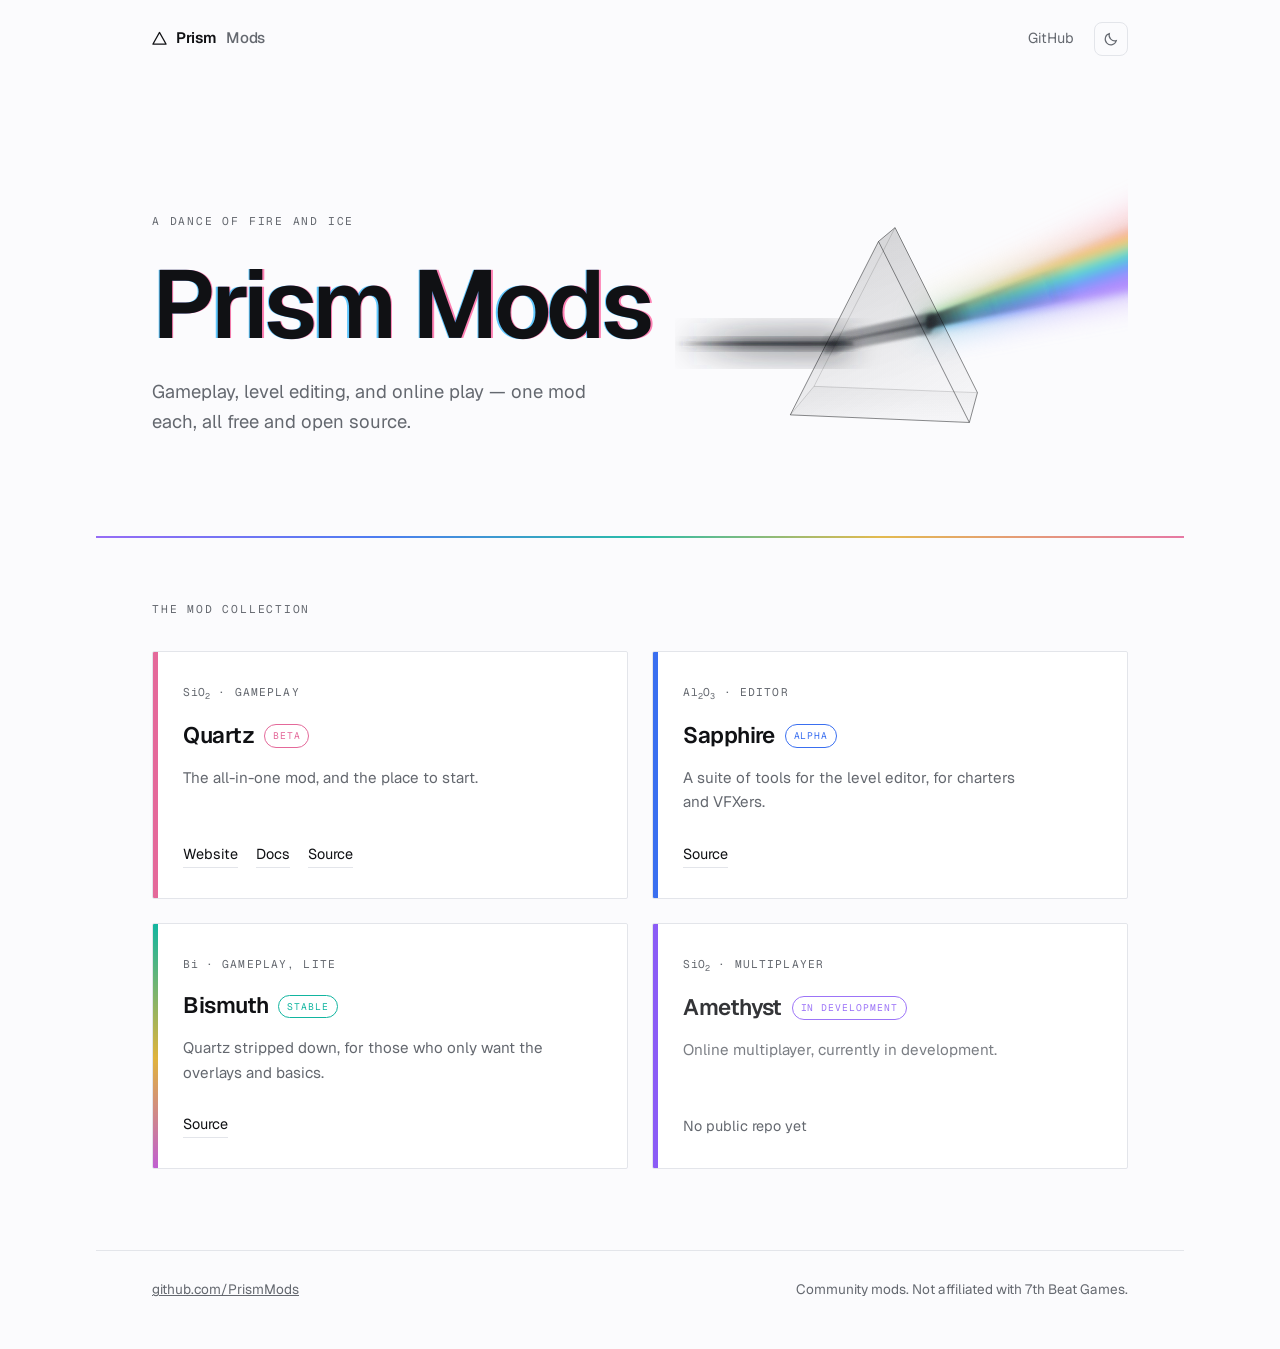
==== index.html @ 849f534d "Add PrismMods landing page Static HTML and CSS, no build step and no dependencies, served by GitHub " ====
<!doctype html>
<html lang="en" dir="ltr">

<head>
  <meta charset="utf-8">
  <meta name="viewport" content="width=device-width, initial-scale=1">
  <title>PrismMods — Mods for A Dance of Fire and Ice</title>
  <meta name="description"
    content="Quartz, Sapphire, Bismuth and Amethyst: free, open-source mods for A Dance of Fire and Ice.">
  <meta name="color-scheme" content="light dark">

  <meta property="og:title" content="PrismMods">
  <meta property="og:description" content="Free, open-source mods for A Dance of Fire and Ice.">
  <meta property="og:type" content="website">
  <meta property="og:url" content="https://prismmods.github.io/">

  <link rel="icon"
    href="data:image/svg+xml,%3Csvg xmlns='http://www.w3.org/2000/svg' viewBox='0 0 32 32'%3E%3Cpath d='M16 3 30 28H2Z' fill='none' stroke='%23101114' stroke-width='2.5' stroke-linejoin='round'/%3E%3Cpath d='M16 3v25' stroke='%238B5CF6' stroke-width='2'/%3E%3C/svg%3E">
  <link rel="preconnect" href="https://fonts.googleapis.com">
  <link rel="preconnect" href="https://fonts.gstatic.com" crossorigin>
  <link rel="stylesheet"
    href="https://fonts.googleapis.com/css2?family=Geist+Mono:wght@400;500&family=Geist:wght@400;500;600;700&display=swap">
  <link rel="stylesheet" href="styles.css">

  <script>
    // Set before paint so the page never flashes the wrong theme.
    // The js class gates the scroll reveal, so no-script visitors keep their content.
    document.documentElement.classList.add('js');
    try {
      var t = localStorage.getItem('theme');
      if (t) document.documentElement.dataset.theme = t;
    } catch (e) { }
  </script>
</head>

<body>
  <a class="skip" href="#mods">Skip to the mods</a>

  <header class="bar">
    <a class="mark" href="./">
      <svg class="mark-glyph" viewBox="0 0 32 32" aria-hidden="true">
        <path d="M16 3 30 28H2Z" />
      </svg>
      Prism<span>Mods</span>
    </a>
    <nav class="bar-nav">
      <a href="https://github.com/PrismMods">GitHub</a>
      <button id="theme-toggle" type="button" aria-label="Switch to dark theme">
        <svg class="icon-sun" viewBox="0 0 24 24" aria-hidden="true">
          <circle cx="12" cy="12" r="4.2" />
          <path
            d="M12 2v3M12 19v3M2 12h3M19 12h3M4.9 4.9l2.2 2.2M16.9 16.9l2.2 2.2M19.1 4.9l-2.2 2.2M7.1 16.9l-2.2 2.2" />
        </svg>
        <svg class="icon-moon" viewBox="0 0 24 24" aria-hidden="true">
          <path d="M20 14.5A8.5 8.5 0 0 1 9.5 4a8.5 8.5 0 1 0 10.5 10.5Z" />
        </svg>
      </button>
    </nav>
  </header>

  <main>
    <section class="hero">
      <div class="hero-copy">
        <p class="eyebrow">A Dance of Fire and Ice</p>
        <h1 class="split">Prism&nbsp;Mods</h1>
        <p class="lede">
          Gameplay, level editing, and online play — one mod each, all free and
          open source.
        </p>
      </div>

      <svg class="stage" viewBox="0 0 640 420" aria-hidden="true" focusable="false">
        <defs>
          <!-- Bands run perpendicular to the beam, in user space so the wide,
               short bounding box cannot skew the angle. -->
          <linearGradient id="dispersed" gradientUnits="userSpaceOnUse"
                          x1="500" y1="108" x2="526" y2="176">
            <stop offset="2%" stop-color="#ff8fb8"/>
            <stop offset="26%" stop-color="#ffd166"/>
            <stop offset="50%" stop-color="#4fe3cd"/>
            <stop offset="74%" stop-color="#6d9bff"/>
            <stop offset="98%" stop-color="#b48bff"/>
          </linearGradient>

          <!-- Colours only separate with distance. At the exit face the beam is
               still white, which is what makes it read as light. -->
          <linearGradient id="hotspot" gradientUnits="userSpaceOnUse"
                          x1="356" y1="202" x2="560" y2="123">
            <stop class="s-beam" offset="0%" stop-opacity="1"/>
            <stop class="s-beam" offset="30%" stop-opacity="0.28"/>
            <stop class="s-beam" offset="100%" stop-opacity="0"/>
          </linearGradient>

          <linearGradient id="interior" gradientUnits="userSpaceOnUse"
                          x1="220" y1="235" x2="363" y2="202">
            <stop class="s-beam" offset="0%" stop-opacity="0.5"/>
            <stop class="s-beam" offset="65%" stop-opacity="0.85"/>
            <stop class="s-beam" offset="100%" stop-opacity="1"/>
          </linearGradient>

          <!-- Full brightness at the entry face (88% along), then tapering over
               the last stretch so the rect dissolves into the interior slab
               instead of ending on a visible edge. -->
          <linearGradient id="incoming" x1="0" y1="0" x2="1" y2="0">
            <stop class="s-beam" offset="0%" stop-opacity="0"/>
            <stop class="s-beam" offset="40%" stop-opacity="0.85"/>
            <stop class="s-beam" offset="88%" stop-opacity="1"/>
            <stop class="s-beam" offset="100%" stop-opacity="0.45"/>
          </linearGradient>

          <radialGradient id="spark">
            <stop class="s-beam" offset="0%" stop-opacity="1"/>
            <stop class="s-beam" offset="45%" stop-opacity="0.35"/>
            <stop class="s-beam" offset="100%" stop-opacity="0"/>
          </radialGradient>

          <linearGradient id="glass-front" x1="0" y1="0" x2="0.55" y2="1">
            <stop class="s-hi" offset="0%"/>
            <stop class="s-lo" offset="100%"/>
          </linearGradient>

          <!-- The receding face catches more light than the one facing us. -->
          <linearGradient id="glass-side" x1="0" y1="0" x2="0.25" y2="1">
            <stop class="s-hi" offset="0%"/>
            <stop class="s-hi" offset="55%" stop-opacity="0.6"/>
            <stop class="s-lo" offset="100%"/>
          </linearGradient>

          <filter id="bloom" x="-60%" y="-60%" width="220%" height="220%">
            <feGaussianBlur stdDeviation="22"/>
          </filter>
          <filter id="haze" x="-40%" y="-40%" width="180%" height="180%">
            <feGaussianBlur stdDeviation="7"/>
          </filter>
          <filter id="soft" x="-30%" y="-30%" width="160%" height="160%">
            <feGaussianBlur stdDeviation="2"/>
          </filter>
        </defs>

        <g class="scene">
          <!-- Dispersed beam: bloom, body, then the white core near the exit.
               Runs past the viewBox so steering it never reveals an end. -->
          <g class="ray ray-out">
            <g class="track-out">
              <polygon class="glow" points="352,184 352,220 700,140 700,10" fill="url(#dispersed)" filter="url(#bloom)"/>
              <polygon points="354,190 354,214 700,134 700,32" fill="url(#dispersed)" filter="url(#haze)" opacity="0.95"/>
              <polygon points="356,193 356,211 700,128 700,50" fill="url(#hotspot)" filter="url(#soft)"/>
              <circle class="spark" cx="360" cy="203" r="25" fill="url(#spark)"/>
            </g>
          </g>

          <!-- Incoming beam: bloom, body, hot core -->
          <g class="ray">
            <g class="track-in">
              <rect class="glow" x="0" y="220" width="250" height="32" fill="url(#incoming)" filter="url(#bloom)"/>
              <rect x="0" y="230" width="250" height="12" fill="url(#incoming)" filter="url(#haze)" opacity="0.85"/>
              <rect x="0" y="234" width="250" height="4" fill="url(#incoming)" filter="url(#soft)"/>
              <circle class="spark" cx="222" cy="236" r="19" fill="url(#spark)"/>
            </g>
          </g>

          <!-- Static fallback. With script, this is replaced by the same solid
               projected each frame, so turning it actually changes the shape. -->
          <g class="glass">
            <path class="far-edge" d="M358 52 234 296 482 296Z M176 322 234 296"/>

            <polygon points="300,78 424,322 482,296 358,52" fill="url(#glass-side)"/>
            <polygon points="300,78 176,322 424,322" fill="url(#glass-front)"/>

            <path class="edge" d="M300 78 176 322 424 322Z"/>
            <path class="edge" d="M300 78 358 52 482 296 424 322"/>

          </g>
        </g>
      </svg>
    </section>

    <div class="spectrum" aria-hidden="true"></div>

    <section id="mods" class="mods" aria-labelledby="mods-heading">
      <h2 id="mods-heading" class="section-label reveal">The mod collection</h2>
      <ul class="grid">

        <li class="mod reveal" style="--gem:#e4699a">
          <p class="meta"><span class="formula">SiO<sub>2</sub></span> · Gameplay</p>
          <h3>Quartz <span class="badge">Beta</span></h3>
          <p class="blurb">The all-in-one mod, and the place to start.</p>
          <p class="links">
            <a href="https://quartzz.xyz/">Website</a>
            <a href="https://quartzz.xyz/docs/">Docs</a>
            <a href="https://github.com/PrismMods/Quartz">Source</a>
          </p>
        </li>

        <li class="mod reveal" style="--gem:#3a6ff0">
          <p class="meta"><span class="formula">Al<sub>2</sub>O<sub>3</sub></span> · Editor</p>
          <h3>Sapphire <span class="badge">Alpha</span></h3>
          <p class="blurb">A suite of tools for the level editor, for charters and VFXers.</p>
          <p class="links">
            <a href="https://github.com/PrismMods/Sapphire">Source</a>
          </p>
        </li>

        <li class="mod reveal bismuth" style="--gem:#12b5a0">
          <p class="meta"><span class="formula">Bi</span> · Gameplay, lite</p>
          <h3>Bismuth <span class="badge">Stable</span></h3>
          <p class="blurb">Quartz stripped down, for those who only want the overlays and basics.</p>
          <p class="links">
            <a href="https://github.com/PrismMods/Bismuth">Source</a>
          </p>
        </li>

        <li class="mod reveal soon" style="--gem:#8b5cf6">
          <p class="meta"><span class="formula">SiO<sub>2</sub></span> · Multiplayer</p>
          <h3>Amethyst <span class="badge">In development</span></h3>
          <p class="blurb">Online multiplayer, currently in development.</p>
          <p class="links"><span class="pending">No public repo yet</span></p>
        </li>

      </ul>
    </section>
  </main>

  <footer class="foot">
    <p><a href="https://github.com/PrismMods">github.com/PrismMods</a></p>
    <p>Community mods. Not affiliated with 7th Beat Games.</p>
  </footer>

  <script>
    const root = document.documentElement;
    const btn = document.getElementById('theme-toggle');
    const label = () => {
      const dark = getComputedStyle(root).getPropertyValue('--is-dark').trim() === '1';
      btn.setAttribute('aria-label', dark ? 'Switch to light theme' : 'Switch to dark theme');
    };
    btn.addEventListener('click', () => {
      const dark = getComputedStyle(root).getPropertyValue('--is-dark').trim() === '1';
      root.dataset.theme = dark ? 'light' : 'dark';
      try { localStorage.setItem('theme', root.dataset.theme); } catch (e) { }
      label();
    });
    matchMedia('(prefers-color-scheme: dark)').addEventListener('change', label);
    label();

    const still = matchMedia('(prefers-reduced-motion: reduce)').matches;

    // Cards settle in as they arrive, once each.
    const seen = new IntersectionObserver((entries) => {
      for (const entry of entries) {
        if (!entry.isIntersecting) continue;
        entry.target.classList.add('in');
        seen.unobserve(entry.target);
      }
    }, { rootMargin: '0px 0px -12% 0px' });

    document.querySelectorAll('.reveal').forEach((el, i) => {
      el.style.setProperty('--i', i);
      seen.observe(el);
    });

    // The prism is a real solid, projected every frame. A flat SVG group under
    // rotateY only skews the drawing; projecting it means the receding face
    // genuinely widens and narrows as the shape turns on its base.
    (() => {
      const glass = document.querySelector('.glass');
      if (!glass) return;

      const HX = 124, HY = 122, HZ = 78;  // half width, height, depth
      const CX = 300, CY = 200;           // where the model origin lands on screen
      const FOCAL = 1600;
      const PITCH = 0.2;                  // camera sits a little above the base

      // 0-2 front apex/left/right, 3-5 the same at the back
      const V = [
        [0, -HY, -HZ], [-HX, HY, -HZ], [HX, HY, -HZ],
        [0, -HY, HZ], [-HX, HY, HZ], [HX, HY, HZ],
      ];
      const FACES = [[0, 1, 2], [3, 5, 4], [0, 3, 4, 1], [0, 2, 5, 3], [1, 4, 5, 2]];
      const EDGES = [[0, 1], [1, 2], [2, 0], [3, 4], [4, 5], [5, 3], [0, 3], [1, 4], [2, 5]];
      const EDGE_FACES = EDGES.map(([a, b]) =>
        FACES.map((f, i) => i).filter((i) => FACES[i].includes(a) && FACES[i].includes(b)));

      // A point at height y on one slope, from the apex down to the base corner.
      const onSlope = (y, side) => side * HX * (y + HY) / (2 * HY);

      // The beam inside the glass is a volume, not an overlay: a slab cut off by
      // the two slope faces, projected with everything else so it turns too.
      const ENTRY_Y = 36, EXIT_Y = 2, BEAM_HALF = 6, BEAM_DEPTH = 46;
      const SECTION = [
        [onSlope(ENTRY_Y - BEAM_HALF, -1), ENTRY_Y - BEAM_HALF],
        [onSlope(ENTRY_Y + BEAM_HALF, -1), ENTRY_Y + BEAM_HALF],
        [onSlope(EXIT_Y + BEAM_HALF, 1), EXIT_Y + BEAM_HALF],
        [onSlope(EXIT_Y - BEAM_HALF, 1), EXIT_Y - BEAM_HALF],
      ];
      const SLAB = [
        ...SECTION.map(([x, y]) => [x, y, -BEAM_DEPTH]),
        ...SECTION.map(([x, y]) => [x, y, BEAM_DEPTH]),
      ];
      // Every face of the slab, drawn additively — where the volume is thicker
      // the passes stack up, which is how a lit volume behaves.
      const SLAB_FACES = [
        [0, 1, 2, 3], [4, 5, 6, 7],   // near and far
        [0, 3, 7, 4], [1, 5, 6, 2],   // top and bottom
        [0, 4, 5, 1], [3, 2, 6, 7],   // the two ends, against the slope faces
      ];
      // A thin bright thread down the middle of the volume. The slab alone tops
      // out well below the exterior beams, so it needs a core to match them.
      const CORE_HALF = 2;
      const CORE = [
        [onSlope(ENTRY_Y - CORE_HALF, -1), ENTRY_Y - CORE_HALF, 0],
        [onSlope(ENTRY_Y + CORE_HALF, -1), ENTRY_Y + CORE_HALF, 0],
        [onSlope(EXIT_Y + CORE_HALF, 1), EXIT_Y + CORE_HALF, 0],
        [onSlope(EXIT_Y - CORE_HALF, 1), EXIT_Y - CORE_HALF, 0],
      ];

      // Where the beam meets each slope, at mid-depth. The external light path is
      // pinned to these, so it travels with the glass instead of hanging in space.
      const IN_FACE = [onSlope(ENTRY_Y, -1), ENTRY_Y, 0];
      const OUT_FACE = [onSlope(EXIT_Y, 1), EXIT_Y, 0];

      const NS = 'http://www.w3.org/2000/svg';
      const el = (tag) => document.createElementNS(NS, tag);

      const panes = FACES.map((_, i) => {
        const p = el('polygon');
        p.setAttribute('fill', i === 0 ? 'url(#glass-front)' : 'url(#glass-side)');
        return p;
      });
      const bars = EDGES.map(() => el('line'));
      const slabs = SLAB_FACES.map(() => {
        const p = el('polygon');
        p.setAttribute('class', 'slab');
        p.setAttribute('fill', 'url(#interior)');
        p.setAttribute('filter', 'url(#soft)');
        return p;
      });
      const thread = el('polygon');
      thread.setAttribute('class', 'slab-core');
      thread.setAttribute('fill', 'url(#interior)');
      thread.setAttribute('filter', 'url(#soft)');
      glass.replaceChildren(...panes, ...slabs, thread, ...bars);

      const cam = [];

      const xform = ([vx, vy, vz], yaw, lift) => {
        const cy = Math.cos(yaw), sy = Math.sin(yaw);
        const cp = Math.cos(PITCH), sp = Math.sin(PITCH);
        const x = vx * cy + vz * sy;
        let z = vz * cy - vx * sy;
        const y = vy * cp - z * sp;
        z = vy * sp + z * cp;
        const s = FOCAL / (FOCAL + z);
        return { x: CX + x * s, y: CY + lift + y * s, z };
      };

      const project = (yaw, lift) => {
        for (let i = 0; i < V.length; i++) cam[i] = xform(V[i], yaw, lift);
      };

      const trackIn = document.querySelector('.track-in');
      const trackOut = document.querySelector('.track-out');
      const IN_REST = xform(IN_FACE, 0, 0);
      const OUT_REST = xform(OUT_FACE, 0, 0);

      const trackLight = (yaw, lift) => {
        const a = xform(IN_FACE, yaw, lift);
        const b = xform(OUT_FACE, yaw, lift);
        trackIn.setAttribute('transform',
          `translate(${(a.x - IN_REST.x).toFixed(2)} ${(a.y - IN_REST.y).toFixed(2)})`);
        trackOut.setAttribute('transform',
          `translate(${(b.x - OUT_REST.x).toFixed(2)} ${(b.y - OUT_REST.y).toFixed(2)}) `
          + `rotate(${(yaw * 14).toFixed(2)} ${OUT_REST.x.toFixed(2)} ${OUT_REST.y.toFixed(2)})`);
      };

      // Signed screen area tells us which way a face points. Its sign depends on
      // winding conventions, so calibrate against the front face head-on.
      const area = (f) => {
        let a = 0;
        for (let i = 0; i < f.length; i++) {
          const p = cam[f[i]], q = cam[f[(i + 1) % f.length]];
          a += p.x * q.y - q.x * p.y;
        }
        return a;
      };

      project(0, 0);
      const FRONT_SIGN = Math.sign(area(FACES[0]));

      const draw = (yaw, lift) => {
        project(yaw, lift);
        trackLight(yaw, lift);

        const facing = FACES.map((f) => Math.sign(area(f)) === FRONT_SIGN);
        const order = FACES.map((f, i) => i)
          .sort((a, b) => depth(FACES[b]) - depth(FACES[a]));

        const lit = SLAB.map((v) => xform(v, yaw, lift));
        const litDepth = lit.reduce((sum, p) => sum + p.z, 0) / lit.length;
        const paintSlab = () => {
          SLAB_FACES.forEach((f, i) => {
            slabs[i].setAttribute('points', f.map((v) => lit[v].x + ',' + lit[v].y).join(' '));
            glass.appendChild(slabs[i]);
          });
          thread.setAttribute('points', CORE
            .map((v) => xform(v, yaw, lift))
            .map((p) => p.x + ',' + p.y).join(' '));
          glass.appendChild(thread);
        };

        let slabPainted = false;
        for (const i of order) {
          // The beam sits inside, so near faces of the glass paint over it.
          if (!slabPainted && depth(FACES[i]) < litDepth) { paintSlab(); slabPainted = true; }
          const p = panes[i];
          p.setAttribute('points', FACES[i].map((v) => cam[v].x + ',' + cam[v].y).join(' '));
          p.setAttribute('class', facing[i] ? 'pane' : 'pane pane-far');
          glass.appendChild(p);
        }
        if (!slabPainted) paintSlab();

        EDGES.forEach(([a, b], i) => {
          const l = bars[i];
          l.setAttribute('x1', cam[a].x); l.setAttribute('y1', cam[a].y);
          l.setAttribute('x2', cam[b].x); l.setAttribute('y2', cam[b].y);
          l.setAttribute('class', EDGE_FACES[i].some((f) => facing[f]) ? 'edge' : 'edge far-edge');
          glass.appendChild(l);
        });
      };

      const depth = (f) => f.reduce((sum, v) => sum + cam[v].z, 0) / f.length;

      const YAW = 0.16;      // ±9°
      const TURN = 15000;    // ms per sweep
      const BOB = 4;
      const RISE = 9000;

      if (still) {
        draw(-0.18, 0);
        return;
      }

      let raf = 0;
      const tick = (t) => {
        draw(Math.sin((t / TURN) * 2 * Math.PI) * YAW,
             Math.sin((t / RISE) * 2 * Math.PI) * BOB);
        raf = requestAnimationFrame(tick);
      };

      // Only run while the hero is actually on screen.
      new IntersectionObserver(([e]) => {
        if (e.isIntersecting && !raf) raf = requestAnimationFrame(tick);
        else if (!e.isIntersecting && raf) { cancelAnimationFrame(raf); raf = 0; }
      }).observe(document.querySelector('.stage'));
    })();

    // Turning a prism changes how far it spreads the light. Cursor position
    // across the hero drives the headline's fringe the same way.
    if (!still) {
      const hero = document.querySelector('.hero');
      hero.addEventListener('pointermove', (e) => {
        const box = hero.getBoundingClientRect();
        const x = (e.clientX - box.left) / box.width - 0.5;
        const y = (e.clientY - box.top) / box.height - 0.5;
        hero.style.setProperty('--tilt', (x * 2).toFixed(3));
        hero.style.setProperty('--tilt-y', (y * 2).toFixed(3));
      });
      hero.addEventListener('pointerleave', () => {
        hero.style.setProperty('--tilt', '0');
        hero.style.setProperty('--tilt-y', '0');
      });
    }
  </script>
</body>

</html>
---- styles.css ----
/* PrismMods — landing page.
   One idea: white light in, spectrum out. The spectrum appears exactly twice —
   as the rule under the hero, and as one edge per mod card. Everything else is
   graphite on paper. */

/* ---------- tokens ---------- */

:root {
  --is-dark: 0;
  /* read by the theme toggle; single source of truth */

  --paper: #fbfbfd;
  --raise: #ffffff;
  --ink: #101114;
  --muted: #64686f;
  --line: #e3e5ea;
  --ring: #3a6ff0;
  --beam: #2a2d33;
  --glass-hi: rgba(16, 17, 20, 0.12);
  --glass-lo: rgba(16, 17, 20, 0.02);
  --blend: multiply;
  --ray-blend: normal;

  --fringe-a: rgba(0, 166, 255, 0.62);
  --fringe-b: rgba(255, 40, 126, 0.58);

  --measure: 68rem;
  --pad: clamp(1.25rem, 5vw, 3.5rem);

  --sans: "Geist", "Inter", system-ui, -apple-system, "Segoe UI", sans-serif;
  --mono: "Geist Mono", ui-monospace, "SF Mono", "Cascadia Mono", monospace;

  --out: cubic-bezier(0.16, 1, 0.3, 1);
}

/* Registered so the headline's dispersion can interpolate rather than flip
   halfway. Unsupported browsers get one jump, which is survivable. */
@property --spread {
  syntax: "<length>";
  inherits: false;
  initial-value: 0px;
}

/* Cursor position, normalised to -1..1 on each axis. Registered so they can
   ease back to rest instead of snapping when the pointer leaves. */
@property --tilt {
  syntax: "<number>";
  inherits: true;
  initial-value: 0;
}

@property --tilt-y {
  syntax: "<number>";
  inherits: true;
  initial-value: 0;
}

@media (prefers-color-scheme: dark) {
  :root {
    --is-dark: 1;
    --paper: #0b0c0e;
    --raise: #121317;
    --ink: #f1f2f5;
    --muted: #8d929b;
    --line: #22252b;
    --ring: #6f9bff;
    --beam: #ffffff;
    --glass-hi: rgba(255, 255, 255, 0.19);
    --glass-lo: rgba(255, 255, 255, 0.02);
    --blend: screen;
    --ray-blend: plus-lighter;
    --fringe-a: rgba(0, 208, 255, 0.58);
    --fringe-b: rgba(255, 66, 148, 0.54);
  }
}

/* Explicit choice beats the system preference, in both directions. */
:root[data-theme="light"] {
  --is-dark: 0;
  --paper: #fbfbfd;
  --raise: #ffffff;
  --ink: #101114;
  --muted: #64686f;
  --line: #e3e5ea;
  --ring: #3a6ff0;
  --beam: #2a2d33;
  --glass-hi: rgba(16, 17, 20, 0.12);
  --glass-lo: rgba(16, 17, 20, 0.02);
  --blend: multiply;
  --ray-blend: normal;
  --fringe-a: rgba(0, 166, 255, 0.62);
  --fringe-b: rgba(255, 40, 126, 0.58);
}

:root[data-theme="dark"] {
  --is-dark: 1;
  --paper: #0b0c0e;
  --raise: #121317;
  --ink: #f1f2f5;
  --muted: #8d929b;
  --line: #22252b;
  --ring: #6f9bff;
  --beam: #ffffff;
  --glass-hi: rgba(255, 255, 255, 0.19);
  --glass-lo: rgba(255, 255, 255, 0.02);
  --blend: screen;
  --ray-blend: plus-lighter;
  --fringe-a: rgba(0, 208, 255, 0.58);
  --fringe-b: rgba(255, 66, 148, 0.54);
}

/* ---------- base ---------- */

* {
  box-sizing: border-box;
}

html {
  -webkit-text-size-adjust: 100%;
}

body {
  margin: 0;
  background: var(--paper);
  color: var(--ink);
  font-family: var(--sans);
  font-size: clamp(1rem, 0.96rem + 0.2vw, 1.0625rem);
  line-height: 1.6;
  font-feature-settings: "ss01", "cv01";
  -webkit-font-smoothing: antialiased;
}

a {
  color: inherit;
}

:focus-visible {
  outline: 2px solid var(--ring);
  outline-offset: 3px;
  border-radius: 2px;
}

.skip {
  position: absolute;
  left: -9999px;
}

.skip:focus {
  left: var(--pad);
  top: 0.75rem;
  z-index: 10;
  padding: 0.5rem 0.9rem;
  background: var(--raise);
  border: 1px solid var(--line);
  border-radius: 6px;
  text-decoration: none;
}

/* ---------- top bar ---------- */

.bar {
  display: flex;
  align-items: center;
  justify-content: space-between;
  gap: 1rem;
  max-width: var(--measure);
  margin-inline: auto;
  padding: 1.35rem var(--pad);
}

.mark {
  display: inline-flex;
  align-items: center;
  gap: 0.55rem;
  font-weight: 600;
  font-size: 0.95rem;
  letter-spacing: -0.01em;
  text-decoration: none;
}

.mark span {
  color: var(--muted);
  font-weight: 500;
}

.mark-glyph {
  width: 15px;
  height: 15px;
  fill: none;
  stroke: currentColor;
  stroke-width: 2.5;
  stroke-linejoin: round;
}

.bar-nav {
  display: flex;
  align-items: center;
  gap: 1.25rem;
}

.bar-nav a {
  font-size: 0.9rem;
  color: var(--muted);
  text-decoration: none;
  transition: color 0.15s;
}

.bar-nav a:hover {
  color: var(--ink);
}

#theme-toggle {
  display: grid;
  place-items: center;
  width: 34px;
  height: 34px;
  padding: 0;
  color: var(--muted);
  background: none;
  border: 1px solid var(--line);
  border-radius: 8px;
  cursor: pointer;
  transition: color 0.15s, border-color 0.15s;
}

#theme-toggle:hover {
  color: var(--ink);
  border-color: var(--muted);
}

#theme-toggle svg {
  grid-area: 1 / 1;
  width: 16px;
  height: 16px;
  fill: none;
  stroke: currentColor;
  stroke-width: 1.7;
  stroke-linecap: round;
  transition: transform 350ms var(--out);
}

#theme-toggle:hover svg {
  transform: rotate(35deg);
}

/* The button shows where you're going, not where you are. */
.icon-sun {
  display: none;
}

@media (prefers-color-scheme: dark) {
  .icon-sun {
    display: block;
  }

  .icon-moon {
    display: none;
  }
}

:root[data-theme="light"] .icon-moon,
:root[data-theme="dark"] .icon-sun {
  display: block;
}

:root[data-theme="light"] .icon-sun,
:root[data-theme="dark"] .icon-moon {
  display: none;
}

/* ---------- hero ---------- */

.hero {
  display: grid;
  gap: 2.5rem;
  align-items: center;
  max-width: var(--measure);
  margin-inline: auto;
  padding: clamp(3.5rem, 11vh, 7rem) var(--pad) clamp(2.5rem, 7vh, 4rem);
  /* Short enough to track the cursor, long enough to glide back to rest. */
  transition: --tilt 160ms linear, --tilt-y 160ms linear;
}

@media (min-width: 62rem) {
  .hero {
    grid-template-columns: minmax(0, 1.05fr) minmax(0, 1fr);
    gap: 3rem;
  }
}

/* ---------- the prism ---------- */

/* A beam enters, the glass bends it, and what leaves is the same five stops as
   the rule below the hero. Light adds on a dark ground and subtracts on a pale
   one, so the whole scene blends accordingly. */
.stage {
  width: 100%;
  max-width: 34rem;
  height: auto;
  justify-self: center;
  pointer-events: none;
  mix-blend-mode: var(--blend);
  animation: rise 900ms var(--out) 300ms both;
}

/* Two idles at different periods — the composition breathes on one clock, the
   glass turns on another, so the pair never visibly repeats. */
.scene {
  animation: float 11s ease-in-out infinite alternate;
}

@keyframes float {
  from {
    transform: translateY(-5px);
  }

  to {
    transform: translateY(5px);
  }
}

/* Faces of the projected solid. The camera-facing ones read as surface; the
   rest show through the glass. */
.pane {
  opacity: 1;
}

.pane-far {
  opacity: 0.4;
}

/* The beam inside the glass, as a volume. Faces stack additively, so the slab
   is brightest where you are looking through the most of it. */
/* fill is set as an attribute in the script, not here: a fragment URL in an
   external stylesheet resolves against styles.css, so url(#interior) would
   dangle and the shape would render with no paint at all. */
.slab {
  opacity: 0.3;
  mix-blend-mode: var(--ray-blend);
}

/* The thread down the middle. Near full strength so the interior reads as one
   continuous beam with the two outside it, rather than a dim patch between. */
.slab-core {
  opacity: 0.78;
  mix-blend-mode: var(--ray-blend);
}

/* Light adds; it does not cover. The passes stack additively on a dark ground,
   which is what turns three translucent shapes into one glowing beam. */
.ray {
  mix-blend-mode: var(--ray-blend);
}

/* Tilting the glass steers what leaves it, so the cursor moves the exit beam
   and the prism together, and drives how hard everything glows. */
.ray-out {
  transform-origin: 358px 202px;
  transform: rotate(calc(var(--tilt-y) * -3.5deg));
}

.glow {
  opacity: clamp(0.35, calc(0.62 + var(--tilt) * 0.22 - var(--tilt-y) * 0.16), 1);
}

.spark {
  opacity: clamp(0.25, calc(0.52 + var(--tilt) * 0.2), 0.8);
}

.edge {
  fill: none;
  stroke: color-mix(in oklab, var(--ink) 55%, transparent);
  stroke-width: 1.25;
  stroke-linejoin: round;
}

/* Far geometry, read through the glass rather than across its surface. */
.far-edge {
  fill: none;
  stroke: color-mix(in oklab, var(--ink) 20%, transparent);
  stroke-width: 1;
  stroke-linejoin: round;
}

/* var() does not resolve inside SVG presentation attributes, so the
   theme-dependent fills live here instead. */
.s-beam {
  stop-color: var(--beam);
}

.s-hi {
  stop-color: var(--glass-hi);
}

.s-lo {
  stop-color: var(--glass-lo);
}

.eyebrow {
  margin: 0 0 1.75rem;
  font-family: var(--mono);
  font-size: 0.7rem;
  letter-spacing: 0.16em;
  text-transform: uppercase;
  color: var(--muted);
  animation: rise 600ms var(--out) both;
}

h1 {
  margin: 0;
  font-size: clamp(2.75rem, 1.5rem + 6vw, 6rem);
  font-weight: 600;
  line-height: 0.94;
  letter-spacing: -0.045em;
}

/* The signature: a lens fringe on the headline. It starts wide, converges on
   load, and afterwards tracks the cursor — turning a prism changes how far it
   spreads the light, so the headline does the same. */
.split {
  --fx: calc(0.015em + var(--spread) + var(--tilt) * 0.028em);
  --fy: calc(var(--tilt-y) * 0.009em);
  text-shadow:
    calc(var(--fx) * -1) calc(var(--fy) * -1) 0 var(--fringe-a),
    var(--fx) var(--fy) 0 var(--fringe-b);
  animation: converge 1200ms var(--out) 60ms both;
}

.split .line {
  display: block;
  animation: rise 750ms var(--out) both;
}

.split .line:nth-child(2) {
  animation-delay: 90ms;
}

@keyframes converge {
  from {
    --spread: 0.13em;
  }
}

@keyframes rise {
  from {
    opacity: 0;
    transform: translateY(12px);
  }
}

@keyframes beam {
  from {
    opacity: 0;
    transform: scaleX(0);
  }
}

.lede {
  max-width: 46ch;
  margin: 1.75rem 0 0;
  color: var(--muted);
  font-size: clamp(1rem, 0.95rem + 0.35vw, 1.15rem);
  animation: rise 700ms var(--out) 240ms both;
}

/* The one full spectrum on the page. Card edges are drawn from it. */
.spectrum {
  height: 2px;
  max-width: var(--measure);
  margin-inline: auto;
  background: linear-gradient(90deg,
      #8b5cf6 0%, #3a6ff0 26%, #12b5a0 50%, #e0b33c 72%, #e4699a 100%);
  opacity: 0.9;
  transform-origin: left center;
  animation: beam 950ms var(--out) 340ms both;
}

/* ---------- mods ---------- */

.mods {
  max-width: var(--measure);
  margin-inline: auto;
  padding: clamp(2.5rem, 7vh, 4.5rem) var(--pad) clamp(3rem, 9vh, 5.5rem);
}

.section-label {
  margin: 0 0 2rem;
  font-family: var(--mono);
  font-size: 0.7rem;
  font-weight: 400;
  letter-spacing: 0.16em;
  text-transform: uppercase;
  color: var(--muted);
  transition: opacity 520ms var(--out), transform 520ms var(--out);
}

/* Scroll reveal, gated on .js so a scriptless visitor never sees a blank grid.
   The stagger index comes from JS as --i. */
.js .reveal {
  opacity: 0;
  transform: translateY(14px);
}

.js .reveal.in {
  opacity: 1;
  transform: none;
}

/* Four mods, so two columns — auto-fit would leave an orphan cell at three. */
.grid {
  display: grid;
  grid-template-columns: 1fr;
  gap: 1.5rem;
  margin: 0;
  padding: 0;
  list-style: none;
}

@media (min-width: 46rem) {
  .grid {
    grid-template-columns: repeat(2, 1fr);
  }
}

/* Column layout so the link row settles on the baseline of the tallest card
   instead of leaving a ragged gap under short blurbs. */
.mod {
  position: relative;
  display: flex;
  flex-direction: column;
  padding: 2rem 1.9rem 1.9rem;
  background: var(--raise);
  border: 1px solid var(--line);
  border-radius: 2px;
  overflow: hidden;
  /* Reveal is staggered; hover is not, so the delays are per-property. */
  transition:
    opacity 520ms var(--out) calc(var(--i, 0) * 60ms),
    transform 520ms var(--out) calc(var(--i, 0) * 60ms),
    border-color 180ms ease,
    background 180ms ease;
}

.mod:hover,
.mod:focus-within {
  border-color: color-mix(in oklab, var(--gem) 40%, var(--line));
  background: color-mix(in oklab, var(--gem) 5%, var(--raise));
}

.mod::before {
  content: "";
  position: absolute;
  inset: 0 auto 0 0;
  width: 5px;
  background: var(--gem);
  transition: width 0.18s ease;
}

.mod:hover::before,
.mod:focus-within::before {
  width: 8px;
}

/* Bismuth really is iridescent — it gets the only gradient edge. */
.bismuth::before {
  background: linear-gradient(180deg, #12b5a0, #e0b33c 55%, #c05fd1);
}

.meta {
  margin: 0 0 0.9rem;
  font-family: var(--mono);
  font-size: 0.7rem;
  letter-spacing: 0.1em;
  text-transform: uppercase;
  color: var(--muted);
}

/* Chemical formulae are case-sensitive: Bi is bismuth, BI is boron iodide. */
.formula {
  text-transform: none;
  letter-spacing: 0.02em;
}

.meta sub {
  font-size: 0.75em;
}

.mod h3 {
  display: flex;
  flex-wrap: wrap;
  align-items: center;
  gap: 0.6rem;
  margin: 0;
  font-size: 1.4rem;
  font-weight: 600;
  letter-spacing: -0.025em;
}

.badge {
  padding: 0.2rem 0.5rem;
  border: 1px solid var(--gem);
  border-radius: 999px;
  color: var(--gem);
  font-family: var(--mono);
  font-size: 0.6rem;
  font-weight: 400;
  letter-spacing: 0.1em;
  text-transform: uppercase;
}

.blurb {
  max-width: 38ch;
  margin: 0.75rem 0 1.75rem;
  color: var(--muted);
  font-size: 0.95rem;
  text-wrap: pretty;
}

.links {
  display: flex;
  flex-wrap: wrap;
  gap: 1.1rem;
  margin: auto 0 0;
  font-size: 0.9rem;
}

.links a {
  text-decoration: none;
  border-bottom: 1px solid var(--line);
  padding-bottom: 1px;
  transition: border-color 0.15s;
}

.links a:hover {
  border-bottom-color: var(--gem);
}

.pending {
  color: var(--muted);
  font-size: 0.9rem;
}

.soon h3,
.soon .blurb {
  opacity: 0.85;
}

/* ---------- footer ---------- */

.foot {
  display: flex;
  flex-wrap: wrap;
  justify-content: space-between;
  gap: 0.5rem 2rem;
  max-width: var(--measure);
  margin-inline: auto;
  padding: 1.75rem var(--pad) 3rem;
  border-top: 1px solid var(--line);
  color: var(--muted);
  font-size: 0.85rem;
}

.foot p {
  margin: 0;
}

@media (prefers-reduced-motion: reduce) {

  *,
  *::before {
    animation: none !important;
    transition: none !important;
  }

  /* Animations are off, so the reveal would otherwise strand these at zero. */
  .js .reveal {
    opacity: 1;
    transform: none;
  }
}
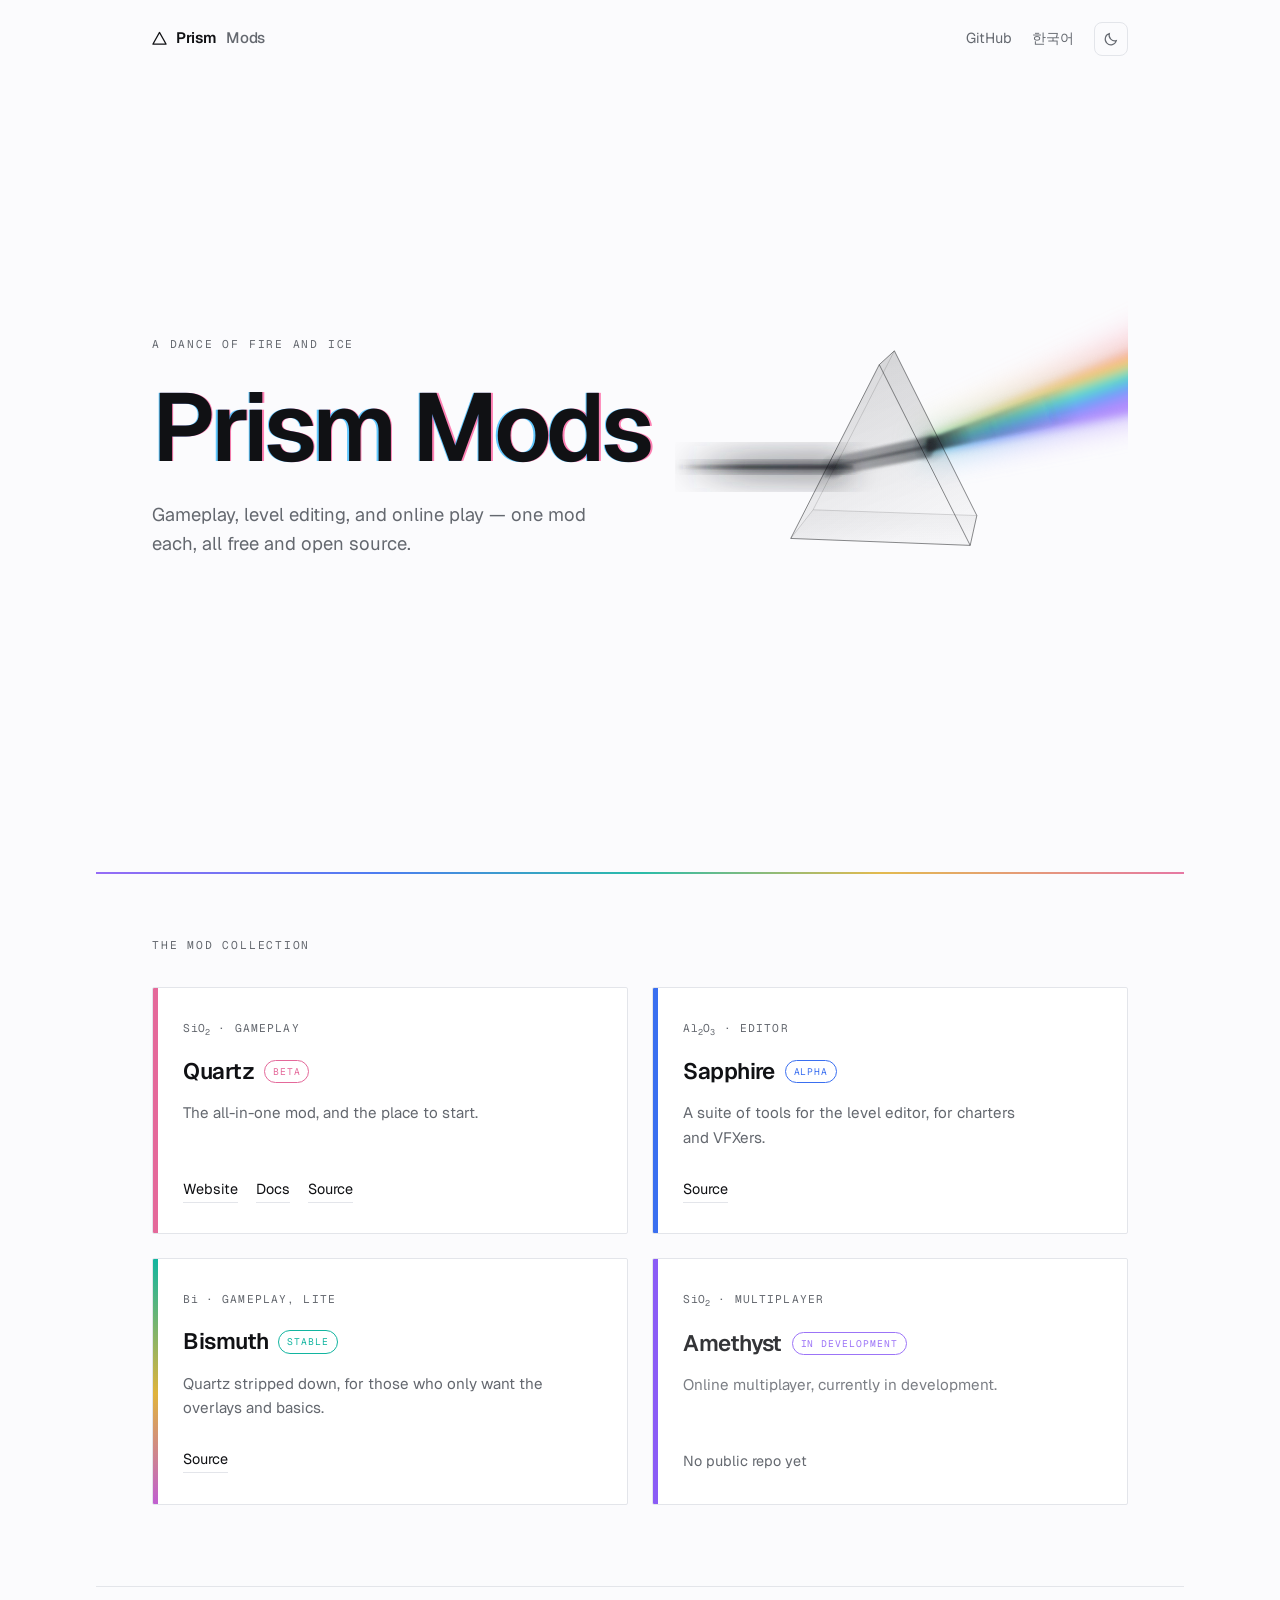
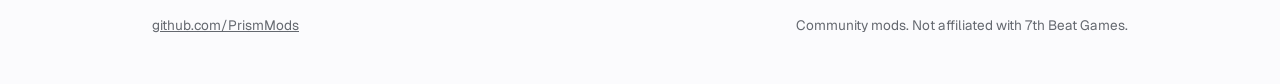
==== commit ecb62ccd: "Add Korean localisation Locale codes and key style follow PrismMods/Quartz-i18n, so en-US and ko-KR " ====
--- a/index.html
+++ b/index.html
@@ -29,12 +29,15 @@
     try {
       var t = localStorage.getItem('theme');
       if (t) document.documentElement.dataset.theme = t;
+      var l = localStorage.getItem('lang');
+      document.documentElement.lang =
+        l || ((navigator.language || '').toLowerCase().startsWith('ko') ? 'ko-KR' : 'en-US');
     } catch (e) { }
   </script>
 </head>
 
 <body>
-  <a class="skip" href="#mods">Skip to the mods</a>
+  <a class="skip" href="#mods" data-i18n="SKIP_TO_MODS">Skip to the mods</a>
 
   <header class="bar">
     <a class="mark" href="./">
@@ -45,6 +48,7 @@
     </a>
     <nav class="bar-nav">
       <a href="https://github.com/PrismMods">GitHub</a>
+      <button id="lang-toggle" type="button" lang="ko">한국어</button>
       <button id="theme-toggle" type="button" aria-label="Switch to dark theme">
         <svg class="icon-sun" viewBox="0 0 24 24" aria-hidden="true">
           <circle cx="12" cy="12" r="4.2" />
@@ -61,9 +65,9 @@
   <main>
     <section class="hero">
       <div class="hero-copy">
-        <p class="eyebrow">A Dance of Fire and Ice</p>
+        <p class="eyebrow" data-i18n="GAME_TITLE">A Dance of Fire and Ice</p>
         <h1 class="split">Prism&nbsp;Mods</h1>
-        <p class="lede">
+        <p class="lede" data-i18n="LEDE">
           Gameplay, level editing, and online play — one mod each, all free and
           open source.
         </p>
@@ -73,67 +77,64 @@
         <defs>
           <!-- Bands run perpendicular to the beam, in user space so the wide,
                short bounding box cannot skew the angle. -->
-          <linearGradient id="dispersed" gradientUnits="userSpaceOnUse"
-                          x1="500" y1="108" x2="526" y2="176">
-            <stop offset="2%" stop-color="#ff8fb8"/>
-            <stop offset="26%" stop-color="#ffd166"/>
-            <stop offset="50%" stop-color="#4fe3cd"/>
-            <stop offset="74%" stop-color="#6d9bff"/>
-            <stop offset="98%" stop-color="#b48bff"/>
+          <linearGradient id="dispersed" gradientUnits="userSpaceOnUse" x1="500" y1="108" x2="526" y2="176">
+            <stop offset="2%" stop-color="#ff8fb8" />
+            <stop offset="26%" stop-color="#ffd166" />
+            <stop offset="50%" stop-color="#4fe3cd" />
+            <stop offset="74%" stop-color="#6d9bff" />
+            <stop offset="98%" stop-color="#b48bff" />
           </linearGradient>
 
           <!-- Colours only separate with distance. At the exit face the beam is
                still white, which is what makes it read as light. -->
-          <linearGradient id="hotspot" gradientUnits="userSpaceOnUse"
-                          x1="356" y1="202" x2="560" y2="123">
-            <stop class="s-beam" offset="0%" stop-opacity="1"/>
-            <stop class="s-beam" offset="30%" stop-opacity="0.28"/>
-            <stop class="s-beam" offset="100%" stop-opacity="0"/>
+          <linearGradient id="hotspot" gradientUnits="userSpaceOnUse" x1="356" y1="202" x2="560" y2="123">
+            <stop class="s-beam" offset="0%" stop-opacity="1" />
+            <stop class="s-beam" offset="30%" stop-opacity="0.28" />
+            <stop class="s-beam" offset="100%" stop-opacity="0" />
           </linearGradient>
 
-          <linearGradient id="interior" gradientUnits="userSpaceOnUse"
-                          x1="220" y1="235" x2="363" y2="202">
-            <stop class="s-beam" offset="0%" stop-opacity="0.5"/>
-            <stop class="s-beam" offset="65%" stop-opacity="0.85"/>
-            <stop class="s-beam" offset="100%" stop-opacity="1"/>
+          <linearGradient id="interior" gradientUnits="userSpaceOnUse" x1="220" y1="235" x2="363" y2="202">
+            <stop class="s-beam" offset="0%" stop-opacity="0.5" />
+            <stop class="s-beam" offset="65%" stop-opacity="0.85" />
+            <stop class="s-beam" offset="100%" stop-opacity="1" />
           </linearGradient>
 
           <!-- Full brightness at the entry face (88% along), then tapering over
                the last stretch so the rect dissolves into the interior slab
                instead of ending on a visible edge. -->
           <linearGradient id="incoming" x1="0" y1="0" x2="1" y2="0">
-            <stop class="s-beam" offset="0%" stop-opacity="0"/>
-            <stop class="s-beam" offset="40%" stop-opacity="0.85"/>
-            <stop class="s-beam" offset="88%" stop-opacity="1"/>
-            <stop class="s-beam" offset="100%" stop-opacity="0.45"/>
+            <stop class="s-beam" offset="0%" stop-opacity="0" />
+            <stop class="s-beam" offset="40%" stop-opacity="0.85" />
+            <stop class="s-beam" offset="88%" stop-opacity="1" />
+            <stop class="s-beam" offset="100%" stop-opacity="0.45" />
           </linearGradient>
 
           <radialGradient id="spark">
-            <stop class="s-beam" offset="0%" stop-opacity="1"/>
-            <stop class="s-beam" offset="45%" stop-opacity="0.35"/>
-            <stop class="s-beam" offset="100%" stop-opacity="0"/>
+            <stop class="s-beam" offset="0%" stop-opacity="1" />
+            <stop class="s-beam" offset="45%" stop-opacity="0.35" />
+            <stop class="s-beam" offset="100%" stop-opacity="0" />
           </radialGradient>
 
           <linearGradient id="glass-front" x1="0" y1="0" x2="0.55" y2="1">
-            <stop class="s-hi" offset="0%"/>
-            <stop class="s-lo" offset="100%"/>
+            <stop class="s-hi" offset="0%" />
+            <stop class="s-lo" offset="100%" />
           </linearGradient>
 
           <!-- The receding face catches more light than the one facing us. -->
           <linearGradient id="glass-side" x1="0" y1="0" x2="0.25" y2="1">
-            <stop class="s-hi" offset="0%"/>
-            <stop class="s-hi" offset="55%" stop-opacity="0.6"/>
-            <stop class="s-lo" offset="100%"/>
+            <stop class="s-hi" offset="0%" />
+            <stop class="s-hi" offset="55%" stop-opacity="0.6" />
+            <stop class="s-lo" offset="100%" />
           </linearGradient>
 
           <filter id="bloom" x="-60%" y="-60%" width="220%" height="220%">
-            <feGaussianBlur stdDeviation="22"/>
+            <feGaussianBlur stdDeviation="22" />
           </filter>
           <filter id="haze" x="-40%" y="-40%" width="180%" height="180%">
-            <feGaussianBlur stdDeviation="7"/>
+            <feGaussianBlur stdDeviation="7" />
           </filter>
           <filter id="soft" x="-30%" y="-30%" width="160%" height="160%">
-            <feGaussianBlur stdDeviation="2"/>
+            <feGaussianBlur stdDeviation="2" />
           </filter>
         </defs>
 
@@ -142,33 +143,35 @@
                Runs past the viewBox so steering it never reveals an end. -->
           <g class="ray ray-out">
             <g class="track-out">
-              <polygon class="glow" points="352,184 352,220 700,140 700,10" fill="url(#dispersed)" filter="url(#bloom)"/>
-              <polygon points="354,190 354,214 700,134 700,32" fill="url(#dispersed)" filter="url(#haze)" opacity="0.95"/>
-              <polygon points="356,193 356,211 700,128 700,50" fill="url(#hotspot)" filter="url(#soft)"/>
-              <circle class="spark" cx="360" cy="203" r="25" fill="url(#spark)"/>
+              <polygon class="glow" points="352,184 352,220 700,140 700,10" fill="url(#dispersed)"
+                filter="url(#bloom)" />
+              <polygon points="354,190 354,214 700,134 700,32" fill="url(#dispersed)" filter="url(#haze)"
+                opacity="0.95" />
+              <polygon points="356,193 356,211 700,128 700,50" fill="url(#hotspot)" filter="url(#soft)" />
+              <circle class="spark" cx="360" cy="203" r="25" fill="url(#spark)" />
             </g>
           </g>
 
           <!-- Incoming beam: bloom, body, hot core -->
           <g class="ray">
             <g class="track-in">
-              <rect class="glow" x="0" y="220" width="250" height="32" fill="url(#incoming)" filter="url(#bloom)"/>
-              <rect x="0" y="230" width="250" height="12" fill="url(#incoming)" filter="url(#haze)" opacity="0.85"/>
-              <rect x="0" y="234" width="250" height="4" fill="url(#incoming)" filter="url(#soft)"/>
-              <circle class="spark" cx="222" cy="236" r="19" fill="url(#spark)"/>
+              <rect class="glow" x="0" y="220" width="250" height="32" fill="url(#incoming)" filter="url(#bloom)" />
+              <rect x="0" y="230" width="250" height="12" fill="url(#incoming)" filter="url(#haze)" opacity="0.85" />
+              <rect x="0" y="234" width="250" height="4" fill="url(#incoming)" filter="url(#soft)" />
+              <circle class="spark" cx="222" cy="236" r="19" fill="url(#spark)" />
             </g>
           </g>
 
           <!-- Static fallback. With script, this is replaced by the same solid
                projected each frame, so turning it actually changes the shape. -->
           <g class="glass">
-            <path class="far-edge" d="M358 52 234 296 482 296Z M176 322 234 296"/>
-
-            <polygon points="300,78 424,322 482,296 358,52" fill="url(#glass-side)"/>
-            <polygon points="300,78 176,322 424,322" fill="url(#glass-front)"/>
-
-            <path class="edge" d="M300 78 176 322 424 322Z"/>
-            <path class="edge" d="M300 78 358 52 482 296 424 322"/>
+            <path class="far-edge" d="M358 52 234 296 482 296Z M176 322 234 296" />
+
+            <polygon points="300,78 424,322 482,296 358,52" fill="url(#glass-side)" />
+            <polygon points="300,78 176,322 424,322" fill="url(#glass-front)" />
+
+            <path class="edge" d="M300 78 176 322 424 322Z" />
+            <path class="edge" d="M300 78 358 52 482 296 424 322" />
 
           </g>
         </g>
@@ -178,43 +181,49 @@
     <div class="spectrum" aria-hidden="true"></div>
 
     <section id="mods" class="mods" aria-labelledby="mods-heading">
-      <h2 id="mods-heading" class="section-label reveal">The mod collection</h2>
+      <h2 id="mods-heading" class="section-label reveal" data-i18n="MODS_HEADING">The mod collection</h2>
       <ul class="grid">
 
         <li class="mod reveal" style="--gem:#e4699a">
-          <p class="meta"><span class="formula">SiO<sub>2</sub></span> · Gameplay</p>
-          <h3>Quartz <span class="badge">Beta</span></h3>
-          <p class="blurb">The all-in-one mod, and the place to start.</p>
+          <p class="meta"><span class="formula">SiO<sub>2</sub></span> · <span data-i18n="CAT_GAMEPLAY">Gameplay</span>
+          </p>
+          <h3>Quartz <span class="badge" data-i18n="STAGE_BETA">Beta</span></h3>
+          <p class="blurb" data-i18n="QUARTZ_BLURB">The all-in-one mod, and the place to start.</p>
           <p class="links">
-            <a href="https://quartzz.xyz/">Website</a>
-            <a href="https://quartzz.xyz/docs/">Docs</a>
-            <a href="https://github.com/PrismMods/Quartz">Source</a>
+            <a href="https://quartzz.xyz/" data-i18n="LINK_SITE">Website</a>
+            <a href="https://quartzz.xyz/docs/" data-i18n="LINK_DOCS">Docs</a>
+            <a href="https://github.com/PrismMods/Quartz" data-i18n="LINK_SOURCE">Source</a>
           </p>
         </li>
 
         <li class="mod reveal" style="--gem:#3a6ff0">
-          <p class="meta"><span class="formula">Al<sub>2</sub>O<sub>3</sub></span> · Editor</p>
-          <h3>Sapphire <span class="badge">Alpha</span></h3>
-          <p class="blurb">A suite of tools for the level editor, for charters and VFXers.</p>
+          <p class="meta"><span class="formula">Al<sub>2</sub>O<sub>3</sub></span> · <span
+              data-i18n="CAT_EDITOR">Editor</span></p>
+          <h3>Sapphire <span class="badge" data-i18n="STAGE_ALPHA">Alpha</span></h3>
+          <p class="blurb" data-i18n="SAPPHIRE_BLURB">A suite of tools for the level editor, for charters and VFXers.
+          </p>
           <p class="links">
-            <a href="https://github.com/PrismMods/Sapphire">Source</a>
+            <a href="https://github.com/PrismMods/Sapphire" data-i18n="LINK_SOURCE">Source</a>
           </p>
         </li>
 
         <li class="mod reveal bismuth" style="--gem:#12b5a0">
-          <p class="meta"><span class="formula">Bi</span> · Gameplay, lite</p>
-          <h3>Bismuth <span class="badge">Stable</span></h3>
-          <p class="blurb">Quartz stripped down, for those who only want the overlays and basics.</p>
+          <p class="meta"><span class="formula">Bi</span> · <span data-i18n="CAT_GAMEPLAY_LITE">Gameplay, lite</span>
+          </p>
+          <h3>Bismuth <span class="badge" data-i18n="STAGE_STABLE">Stable</span></h3>
+          <p class="blurb" data-i18n="BISMUTH_BLURB">Quartz stripped down, for those who only want the overlays and
+            basics.</p>
           <p class="links">
-            <a href="https://github.com/PrismMods/Bismuth">Source</a>
+            <a href="https://github.com/PrismMods/Bismuth" data-i18n="LINK_SOURCE">Source</a>
           </p>
         </li>
 
         <li class="mod reveal soon" style="--gem:#8b5cf6">
-          <p class="meta"><span class="formula">SiO<sub>2</sub></span> · Multiplayer</p>
-          <h3>Amethyst <span class="badge">In development</span></h3>
-          <p class="blurb">Online multiplayer, currently in development.</p>
-          <p class="links"><span class="pending">No public repo yet</span></p>
+          <p class="meta"><span class="formula">SiO<sub>2</sub></span> · <span
+              data-i18n="CAT_MULTIPLAYER">Multiplayer</span></p>
+          <h3>Amethyst <span class="badge" data-i18n="STAGE_DEV">In development</span></h3>
+          <p class="blurb" data-i18n="AMETHYST_BLURB">Online multiplayer, currently in development.</p>
+          <p class="links"><span class="pending" data-i18n="NO_REPO">No public repo yet</span></p>
         </li>
 
       </ul>
@@ -223,7 +232,7 @@
 
   <footer class="foot">
     <p><a href="https://github.com/PrismMods">github.com/PrismMods</a></p>
-    <p>Community mods. Not affiliated with 7th Beat Games.</p>
+    <p data-i18n="FOOTER_NOTE">Community mods. Not affiliated with 7th Beat Games.</p>
   </footer>
 
   <script>
@@ -231,7 +240,8 @@
     const btn = document.getElementById('theme-toggle');
     const label = () => {
       const dark = getComputedStyle(root).getPropertyValue('--is-dark').trim() === '1';
-      btn.setAttribute('aria-label', dark ? 'Switch to light theme' : 'Switch to dark theme');
+      const dict = STRINGS[lang];
+      btn.setAttribute('aria-label', dark ? dict.THEME_TO_LIGHT : dict.THEME_TO_DARK);
     };
     btn.addEventListener('click', () => {
       const dark = getComputedStyle(root).getPropertyValue('--is-dark').trim() === '1';
@@ -240,7 +250,108 @@
       label();
     });
     matchMedia('(prefers-color-scheme: dark)').addEventListener('change', label);
-    label();
+
+    // Locale codes and key style follow PrismMods/Quartz-i18n. Product names stay
+    // in Latin script there, so they stay in Latin here too.
+    const STRINGS = {
+      'en-US': {
+        LANG_NAME: '한국어',
+        LANG_SWITCH: 'Switch to Korean',
+        PAGE_TITLE: 'PrismMods — Mods for A Dance of Fire and Ice',
+        PAGE_DESC: 'Quartz, Sapphire, Bismuth and Amethyst: free, open-source mods for A Dance of Fire and Ice.',
+        SKIP_TO_MODS: 'Skip to the mods',
+        GAME_TITLE: 'A Dance of Fire and Ice',
+        LEDE: 'Gameplay, level editing, and online play — one mod each, all free and open source.',
+        MODS_HEADING: 'The mod collection',
+        CAT_GAMEPLAY: 'Gameplay',
+        CAT_GAMEPLAY_LITE: 'Gameplay, lite',
+        CAT_EDITOR: 'Editor',
+        CAT_MULTIPLAYER: 'Multiplayer',
+        STAGE_BETA: 'Beta',
+        STAGE_ALPHA: 'Alpha',
+        STAGE_STABLE: 'Stable',
+        STAGE_DEV: 'In development',
+        QUARTZ_BLURB: 'The all-in-one mod, and the place to start.',
+        SAPPHIRE_BLURB: 'A suite of tools for the level editor, for charters and VFXers.',
+        BISMUTH_BLURB: 'Quartz stripped down, for those who only want the overlays and basics.',
+        AMETHYST_BLURB: 'Online multiplayer, currently in development.',
+        LINK_SITE: 'Website',
+        LINK_DOCS: 'Docs',
+        LINK_SOURCE: 'Source',
+        NO_REPO: 'No public repo yet',
+        FOOTER_NOTE: 'Community mods. Not affiliated with 7th Beat Games.',
+        THEME_TO_DARK: 'Switch to dark theme',
+        THEME_TO_LIGHT: 'Switch to light theme',
+      },
+      'ko-KR': {
+        LANG_NAME: 'English',
+        LANG_SWITCH: '영어로 전환',
+        PAGE_TITLE: 'PrismMods — 얼음과 불의 춤 모드',
+        PAGE_DESC: 'Quartz, Sapphire, Bismuth, Amethyst — 얼음과 불의 춤을 위한 무료 오픈 소스 모드.',
+        SKIP_TO_MODS: '모드 목록으로 건너뛰기',
+        GAME_TITLE: '불과 얼음의 춤',
+        LEDE: '게임플레이, 레벨 에디터, 온라인 플레이 — 각각 하나의 모드로, 모두 무료 오픈 소스입니다.',
+        MODS_HEADING: '모드 목록',
+        CAT_GAMEPLAY: '게임플레이',
+        CAT_GAMEPLAY_LITE: '게임플레이, 라이트',
+        CAT_EDITOR: '에디터',
+        CAT_MULTIPLAYER: '멀티플레이어',
+        STAGE_BETA: '베타',
+        STAGE_ALPHA: '알파',
+        STAGE_STABLE: '정식 버전',
+        STAGE_DEV: '개발 중',
+        QUARTZ_BLURB: '올인원 (all-in-one) 모드입니다. 이곳에서 시작하세요.',
+        SAPPHIRE_BLURB: '레벨 에디터를 위한 도구 모음입니다. 채보와 VFX 제작자를 위해 만들어졌습니다.',
+        BISMUTH_BLURB: '오버레이와 기본 기능만 필요한 분들을 위한 Quartz의 경량 버전입니다.',
+        AMETHYST_BLURB: '온라인 멀티플레이어입니다. 현재 개발 중입니다.',
+        LINK_SITE: '웹사이트',
+        LINK_DOCS: '문서',
+        LINK_SOURCE: '소스',
+        NO_REPO: '아직 공개된 저장소가 없습니다',
+        FOOTER_NOTE: 'Prism Mods는 커뮤니티 프로젝트이며, 7th Beat Games에 소속 및 제휴되지 않았음을 알립니다.',
+        THEME_TO_DARK: '다크 테마로 전환',
+        THEME_TO_LIGHT: '라이트 테마로 전환',
+      },
+    };
+
+    const langBtn = document.getElementById('lang-toggle');
+    const description = document.querySelector('meta[name="description"]');
+    let lang = STRINGS[root.lang] ? root.lang : 'en-US';
+
+    // Pretendard covers Hangul; Geist stays ahead of it in the stack so Latin
+    // keeps its own face. 53KB of CSS, so it only loads once Korean is asked for.
+    let korFont = false;
+    const loadKorean = () => {
+      if (korFont) return;
+      korFont = true;
+      const link = document.createElement('link');
+      link.rel = 'stylesheet';
+      link.href = 'https://cdn.jsdelivr.net/gh/orioncactus/pretendard@v1.3.9'
+        + '/dist/web/variable/pretendardvariable-dynamic-subset.min.css';
+      document.head.append(link);
+    };
+
+    const applyLang = (next) => {
+      lang = STRINGS[next] ? next : 'en-US';
+      const dict = STRINGS[lang];
+      root.lang = lang;
+      document.title = dict.PAGE_TITLE;
+      if (description) description.content = dict.PAGE_DESC;
+      for (const el of document.querySelectorAll('[data-i18n]')) el.textContent = dict[el.dataset.i18n];
+      langBtn.textContent = dict.LANG_NAME;
+      langBtn.setAttribute('lang', lang === 'en-US' ? 'ko' : 'en');
+      langBtn.setAttribute('aria-label', dict.LANG_SWITCH);
+      label();
+      if (lang === 'ko-KR') loadKorean();
+    };
+
+    langBtn.addEventListener('click', () => {
+      applyLang(lang === 'ko-KR' ? 'en-US' : 'ko-KR');
+      try { localStorage.setItem('lang', lang); } catch (e) { }
+    });
+
+    applyLang(lang);
+
 
     const still = matchMedia('(prefers-reduced-motion: reduce)').matches;
 
@@ -442,7 +553,7 @@
       let raf = 0;
       const tick = (t) => {
         draw(Math.sin((t / TURN) * 2 * Math.PI) * YAW,
-             Math.sin((t / RISE) * 2 * Math.PI) * BOB);
+          Math.sin((t / RISE) * 2 * Math.PI) * BOB);
         raf = requestAnimationFrame(tick);
       };
 
--- a/styles.css
+++ b/styles.css
@@ -26,8 +26,9 @@
 
   --measure: 68rem;
   --pad: clamp(1.25rem, 5vw, 3.5rem);
-
-  --sans: "Geist", "Inter", system-ui, -apple-system, "Segoe UI", sans-serif;
+  --bar-h: 4.85rem;           /* 1.35rem padding each side + the 34px toggle */
+
+  --sans: "Geist", "Pretendard Variable", "Inter", system-ui, -apple-system, "Segoe UI", sans-serif;
   --mono: "Geist Mono", ui-monospace, "SF Mono", "Cascadia Mono", monospace;
 
   --out: cubic-bezier(0.16, 1, 0.3, 1);
@@ -209,6 +210,39 @@
   color: var(--ink);
 }
 
+#lang-toggle {
+  padding: 0;
+  color: var(--muted);
+  font: inherit;
+  font-size: 0.9rem;
+  background: none;
+  border: 0;
+  cursor: pointer;
+  transition: color 0.15s;
+}
+
+#lang-toggle:hover {
+  color: var(--ink);
+}
+
+/* Korean set at Latin tracking reads loose, and Hangul must break on word
+   boundaries rather than mid-word the way CJK normally does. */
+:root[lang="ko-KR"] .eyebrow,
+:root[lang="ko-KR"] .section-label,
+:root[lang="ko-KR"] .meta {
+  letter-spacing: 0.06em;
+}
+
+:root[lang="ko-KR"] .badge {
+  letter-spacing: 0.04em;
+}
+
+:root[lang="ko-KR"] .lede,
+:root[lang="ko-KR"] .blurb,
+:root[lang="ko-KR"] .foot {
+  word-break: keep-all;
+}
+
 #theme-toggle {
   display: grid;
   place-items: center;
@@ -270,13 +304,17 @@
 
 /* ---------- hero ---------- */
 
+/* A fresh visit shows the hero and the spectrum rule, nothing more. The rule
+   sits just inside the bottom edge as the cue that there is more below.
+   Bottom padding exceeds top, which lifts the centred content off the middle. */
 .hero {
   display: grid;
   gap: 2.5rem;
   align-items: center;
+  min-height: calc(100svh - var(--bar-h) - 1.75rem);
   max-width: var(--measure);
   margin-inline: auto;
-  padding: clamp(3.5rem, 11vh, 7rem) var(--pad) clamp(2.5rem, 7vh, 4rem);
+  padding: clamp(1.5rem, 4vh, 3rem) var(--pad) clamp(4rem, 10vh, 6.5rem);
   /* Short enough to track the cursor, long enough to glide back to rest. */
   transition: --tilt 160ms linear, --tilt-y 160ms linear;
 }
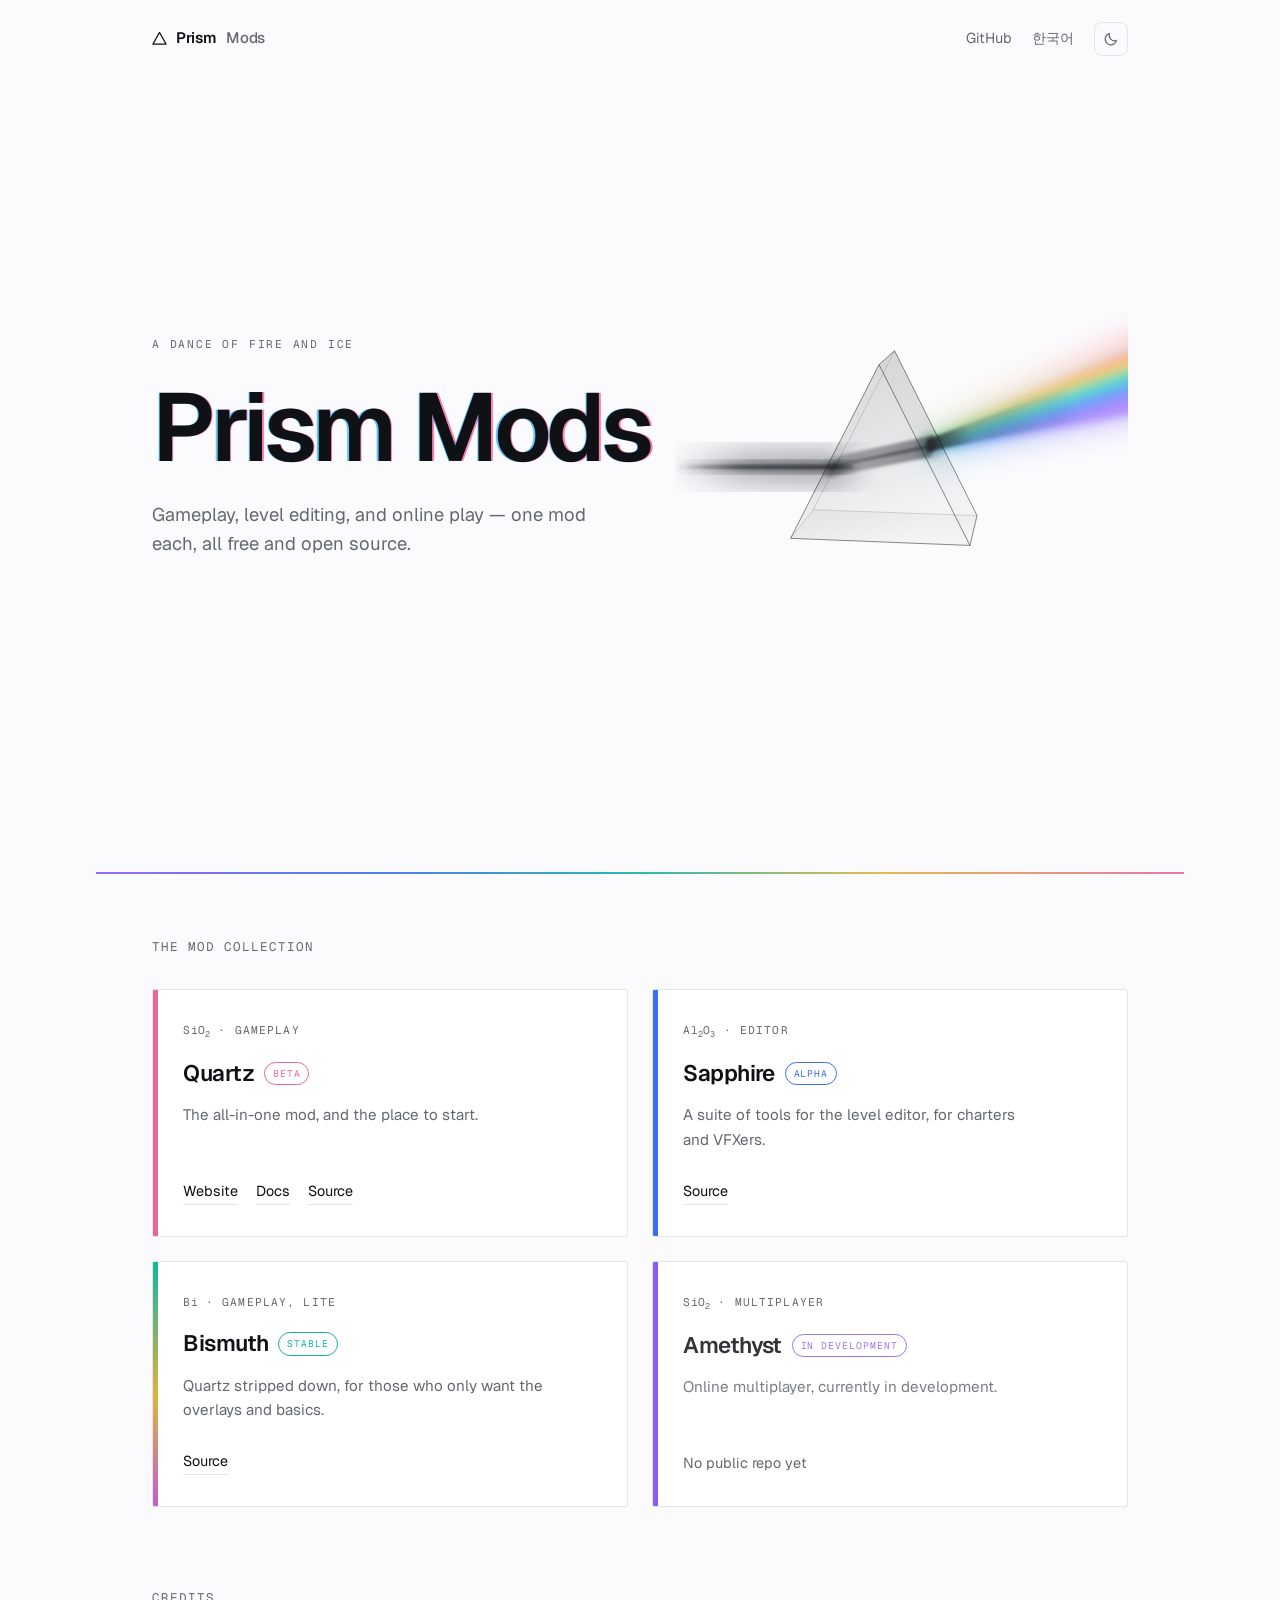
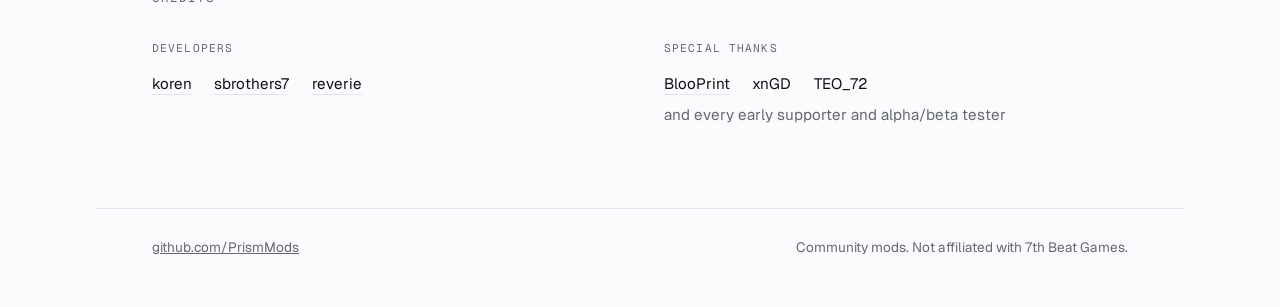
==== commit 1362c58a: "Add credits section Developers and special thanks, between the mod grid and the footer. Names link t" ====
--- a/index.html
+++ b/index.html
@@ -227,6 +227,32 @@
         </li>
 
       </ul>
+    </section>
+
+    <section id="credits" class="credits" aria-labelledby="credits-heading">
+      <h2 id="credits-heading" class="section-label reveal" data-i18n="CREDITS_HEADING">Credits</h2>
+      <div class="credit-grid">
+
+        <div class="credit-group reveal">
+          <h3 class="credit-label" data-i18n="CREDITS_DEVS">Developers</h3>
+          <ul class="names">
+            <li><a href="https://github.com/kkorenn">koren</a></li>
+            <li><a href="https://github.com/sbrothers7">sbrothers7</a></li>
+            <li><a href="https://github.com/reverie97">reverie</a></li>
+          </ul>
+        </div>
+
+        <div class="credit-group reveal">
+          <h3 class="credit-label" data-i18n="CREDITS_THANKS">Special thanks</h3>
+          <ul class="names">
+            <li><a href="https://github.com/8100Print">BlooPrint</a></li>
+            <li>xnGD</li>
+            <li>TEO_72</li>
+            <li class="names-rest" data-i18n="CREDITS_TESTERS">and every early supporter and alpha/beta tester</li>
+          </ul>
+        </div>
+
+      </div>
     </section>
   </main>
 
@@ -279,6 +305,10 @@
         LINK_DOCS: 'Docs',
         LINK_SOURCE: 'Source',
         NO_REPO: 'No public repo yet',
+        CREDITS_HEADING: 'Credits',
+        CREDITS_DEVS: 'Developers',
+        CREDITS_THANKS: 'Special thanks',
+        CREDITS_TESTERS: 'and every early supporter and alpha/beta tester',
         FOOTER_NOTE: 'Community mods. Not affiliated with 7th Beat Games.',
         THEME_TO_DARK: 'Switch to dark theme',
         THEME_TO_LIGHT: 'Switch to light theme',
@@ -308,6 +338,10 @@
         LINK_DOCS: '문서',
         LINK_SOURCE: '소스',
         NO_REPO: '아직 공개된 저장소가 없습니다',
+        CREDITS_HEADING: '크레딧',
+        CREDITS_DEVS: '개발자',
+        CREDITS_THANKS: '특별 감사',
+        CREDITS_TESTERS: '그리고 초기 서포터와 알파·베타 테스터 여러분께 감사드립니다.',
         FOOTER_NOTE: 'Prism Mods는 커뮤니티 프로젝트이며, 7th Beat Games에 소속 및 제휴되지 않았음을 알립니다.',
         THEME_TO_DARK: '다크 테마로 전환',
         THEME_TO_LIGHT: '라이트 테마로 전환',
--- a/styles.css
+++ b/styles.css
@@ -225,10 +225,37 @@
   color: var(--ink);
 }
 
+/* The mono stack carries no Hangul, so Korean labels were dropping to a generic
+   system monospace that sets small and thin. Give them the sans face instead —
+   uppercase does nothing to Hangul anyway, so the label reads from tracking,
+   size and colour, all of which survive the switch. */
+:root[lang="ko-KR"] .eyebrow,
+:root[lang="ko-KR"] .section-label,
+:root[lang="ko-KR"] .credit-label,
+:root[lang="ko-KR"] .meta,
+:root[lang="ko-KR"] .badge {
+  font-family: var(--sans);
+}
+
+:root[lang="ko-KR"] .eyebrow,
+:root[lang="ko-KR"] .credit-label,
+:root[lang="ko-KR"] .meta {
+  font-size: 0.78rem;
+}
+
+:root[lang="ko-KR"] .section-label {
+  font-size: 0.88rem;
+}
+
+:root[lang="ko-KR"] .badge {
+  font-size: 0.66rem;
+}
+
 /* Korean set at Latin tracking reads loose, and Hangul must break on word
    boundaries rather than mid-word the way CJK normally does. */
 :root[lang="ko-KR"] .eyebrow,
 :root[lang="ko-KR"] .section-label,
+:root[lang="ko-KR"] .credit-label,
 :root[lang="ko-KR"] .meta {
   letter-spacing: 0.06em;
 }
@@ -524,7 +551,7 @@
 .section-label {
   margin: 0 0 2rem;
   font-family: var(--mono);
-  font-size: 0.7rem;
+  font-size: 0.78rem;
   font-weight: 400;
   letter-spacing: 0.16em;
   text-transform: uppercase;
@@ -615,6 +642,7 @@
 
 /* Chemical formulae are case-sensitive: Bi is bismuth, BI is boron iodide. */
 .formula {
+  font-family: var(--mono);
   text-transform: none;
   letter-spacing: 0.02em;
 }
@@ -683,6 +711,69 @@
   opacity: 0.85;
 }
 
+/* ---------- credits ---------- */
+
+.credits {
+  max-width: var(--measure);
+  margin-inline: auto;
+  padding: 0 var(--pad) clamp(3rem, 9vh, 5.5rem);
+}
+
+.credit-grid {
+  display: grid;
+  grid-template-columns: 1fr;
+  gap: 2.5rem;
+}
+
+@media (min-width: 46rem) {
+  .credit-grid {
+    grid-template-columns: repeat(2, 1fr);
+    gap: 3rem;
+  }
+}
+
+.credit-group {
+  transition: opacity 520ms var(--out) calc(var(--i, 0) * 60ms),
+    transform 520ms var(--out) calc(var(--i, 0) * 60ms);
+}
+
+.credit-label {
+  margin: 0 0 0.9rem;
+  font-family: var(--mono);
+  font-size: 0.7rem;
+  font-weight: 400;
+  letter-spacing: 0.1em;
+  text-transform: uppercase;
+  color: var(--muted);
+}
+
+.names {
+  display: flex;
+  flex-wrap: wrap;
+  gap: 0.4rem 1.4rem;
+  margin: 0;
+  padding: 0;
+  list-style: none;
+  font-size: 0.95rem;
+}
+
+.names a {
+  text-decoration: none;
+  border-bottom: 1px solid var(--line);
+  padding-bottom: 1px;
+  transition: border-color 0.15s;
+}
+
+.names a:hover {
+  border-bottom-color: var(--ink);
+}
+
+/* The catch-all thanks is a sentence, not a name — let it hold its own line. */
+.names-rest {
+  flex-basis: 100%;
+  color: var(--muted);
+}
+
 /* ---------- footer ---------- */
 
 .foot {
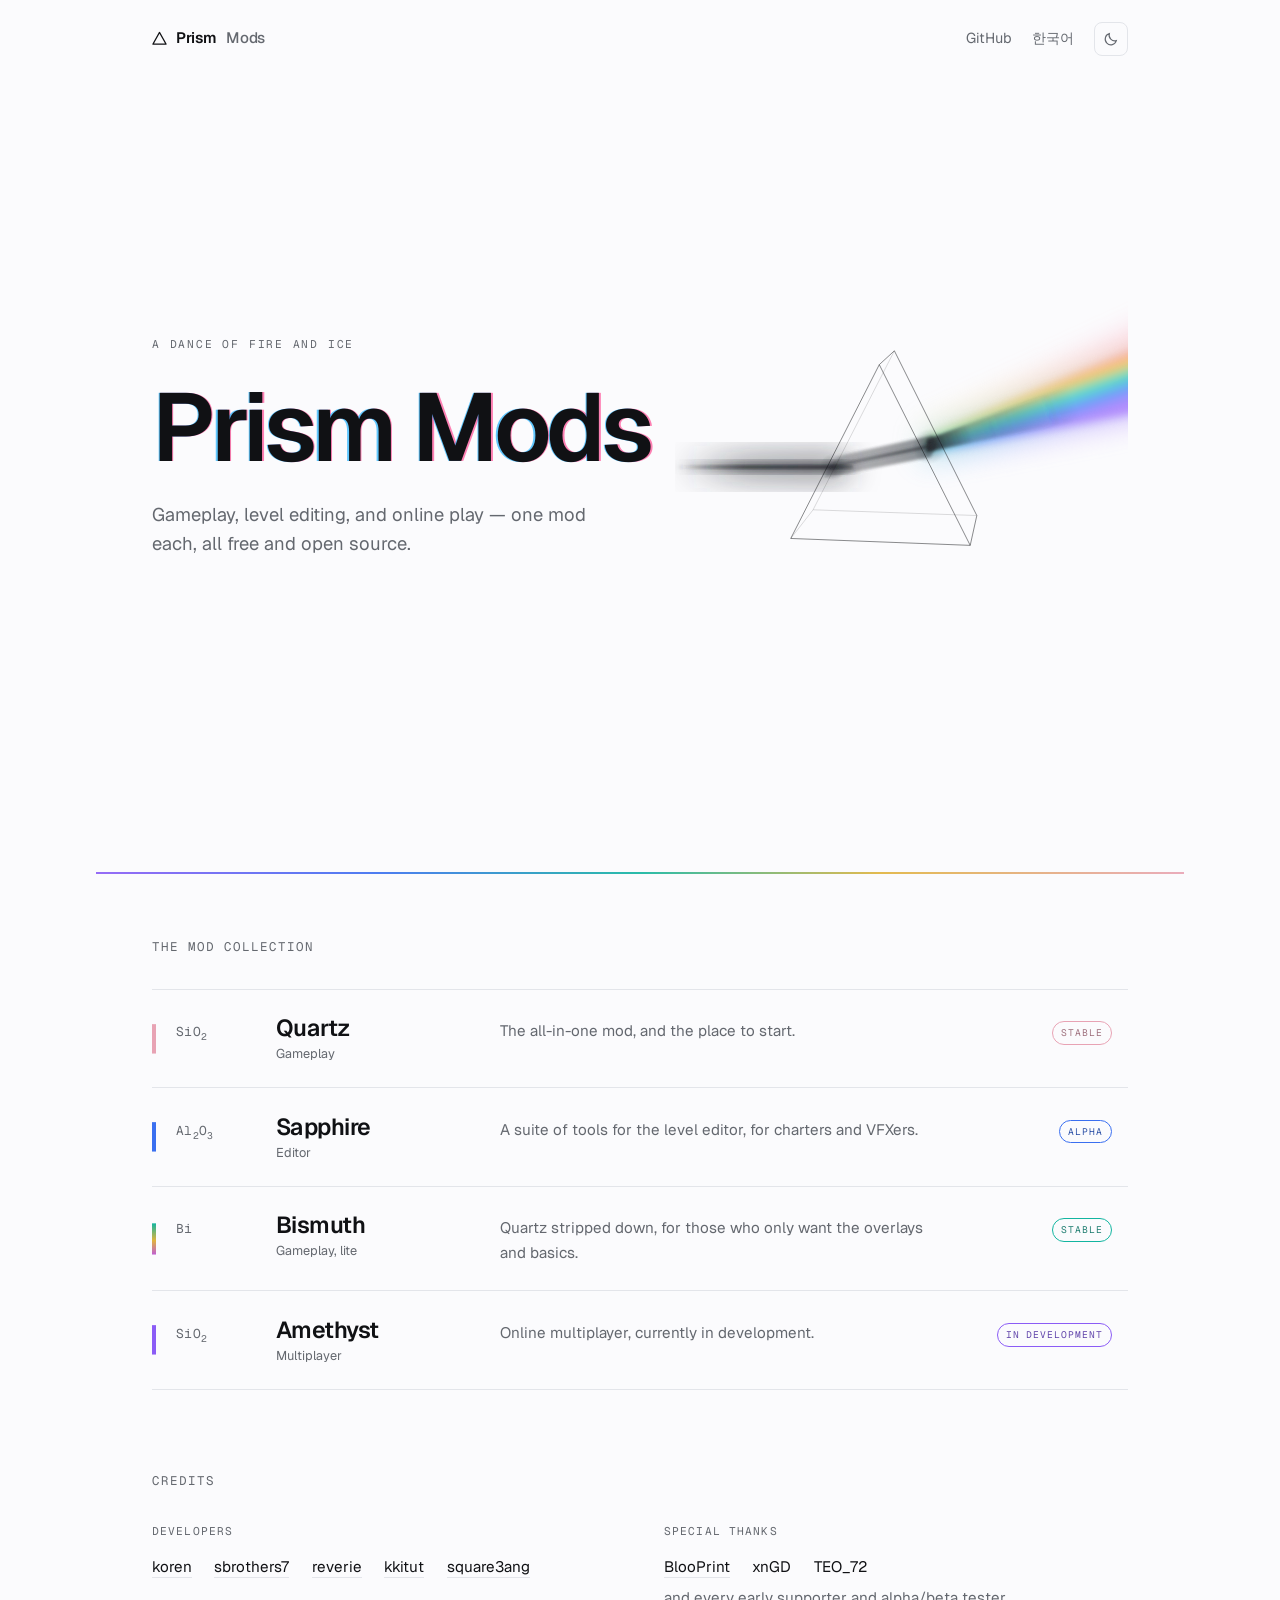
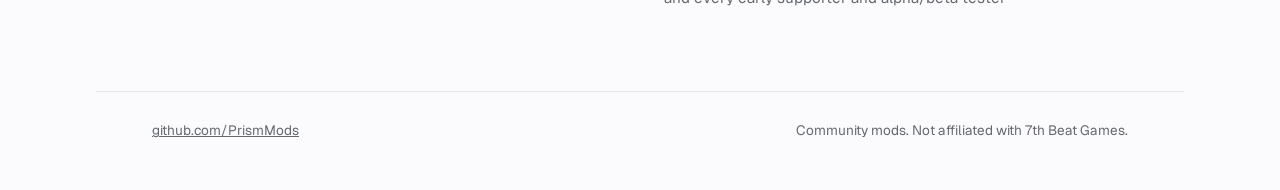
==== commit d1c024ca: "Add mod pages, WebGL crystals and docs - The home page's mod cards become a ruled list, each row lin" ====
--- a/index.html
+++ b/index.html
@@ -4,8 +4,8 @@
 <head>
   <meta charset="utf-8">
   <meta name="viewport" content="width=device-width, initial-scale=1">
-  <title>PrismMods — Mods for A Dance of Fire and Ice</title>
-  <meta name="description"
+  <title data-i18n="PAGE_TITLE">PrismMods — Mods for A Dance of Fire and Ice</title>
+  <meta name="description" data-i18n="PAGE_DESC"
     content="Quartz, Sapphire, Bismuth and Amethyst: free, open-source mods for A Dance of Fire and Ice.">
   <meta name="color-scheme" content="light dark">
 
@@ -67,10 +67,7 @@
       <div class="hero-copy">
         <p class="eyebrow" data-i18n="GAME_TITLE">A Dance of Fire and Ice</p>
         <h1 class="split">Prism&nbsp;Mods</h1>
-        <p class="lede" data-i18n="LEDE">
-          Gameplay, level editing, and online play — one mod each, all free and
-          open source.
-        </p>
+        <p class="lede" data-i18n="LEDE">Gameplay, level editing, and online play — one mod each, all free and open source.</p>
       </div>
 
       <svg class="stage" viewBox="0 0 640 420" aria-hidden="true" focusable="false">
@@ -182,48 +179,42 @@
 
     <section id="mods" class="mods" aria-labelledby="mods-heading">
       <h2 id="mods-heading" class="section-label reveal" data-i18n="MODS_HEADING">The mod collection</h2>
-      <ul class="grid">
-
-        <li class="mod reveal" style="--gem:#e4699a">
-          <p class="meta"><span class="formula">SiO<sub>2</sub></span> · <span data-i18n="CAT_GAMEPLAY">Gameplay</span>
-          </p>
-          <h3>Quartz <span class="badge" data-i18n="STAGE_BETA">Beta</span></h3>
-          <p class="blurb" data-i18n="QUARTZ_BLURB">The all-in-one mod, and the place to start.</p>
-          <p class="links">
-            <a href="https://quartzz.xyz/" data-i18n="LINK_SITE">Website</a>
-            <a href="https://quartzz.xyz/docs/" data-i18n="LINK_DOCS">Docs</a>
-            <a href="https://github.com/PrismMods/Quartz" data-i18n="LINK_SOURCE">Source</a>
-          </p>
+      <ul class="modlist">
+
+        <li class="reveal" style="--gem:#e8a3b4">
+          <a class="row" href="quartz/">
+            <span class="row-formula formula">SiO<sub>2</sub></span>
+            <span class="row-name">Quartz <small data-i18n="CAT_GAMEPLAY">Gameplay</small></span>
+            <span class="row-blurb" data-i18n="QUARTZ_BLURB">The all-in-one mod, and the place to start.</span>
+            <span class="badge" data-i18n="STAGE_STABLE">Stable</span>
+          </a>
         </li>
 
-        <li class="mod reveal" style="--gem:#3a6ff0">
-          <p class="meta"><span class="formula">Al<sub>2</sub>O<sub>3</sub></span> · <span
-              data-i18n="CAT_EDITOR">Editor</span></p>
-          <h3>Sapphire <span class="badge" data-i18n="STAGE_ALPHA">Alpha</span></h3>
-          <p class="blurb" data-i18n="SAPPHIRE_BLURB">A suite of tools for the level editor, for charters and VFXers.
-          </p>
-          <p class="links">
-            <a href="https://github.com/PrismMods/Sapphire" data-i18n="LINK_SOURCE">Source</a>
-          </p>
+        <li class="reveal" style="--gem:#3a6ff0">
+          <a class="row" href="sapphire/">
+            <span class="row-formula formula">Al<sub>2</sub>O<sub>3</sub></span>
+            <span class="row-name">Sapphire <small data-i18n="CAT_EDITOR">Editor</small></span>
+            <span class="row-blurb" data-i18n="SAPPHIRE_BLURB">A suite of tools for the level editor, for charters and VFXers.</span>
+            <span class="badge" data-i18n="STAGE_ALPHA">Alpha</span>
+          </a>
         </li>
 
-        <li class="mod reveal bismuth" style="--gem:#12b5a0">
-          <p class="meta"><span class="formula">Bi</span> · <span data-i18n="CAT_GAMEPLAY_LITE">Gameplay, lite</span>
-          </p>
-          <h3>Bismuth <span class="badge" data-i18n="STAGE_STABLE">Stable</span></h3>
-          <p class="blurb" data-i18n="BISMUTH_BLURB">Quartz stripped down, for those who only want the overlays and
-            basics.</p>
-          <p class="links">
-            <a href="https://github.com/PrismMods/Bismuth" data-i18n="LINK_SOURCE">Source</a>
-          </p>
+        <li class="reveal bismuth" style="--gem:#12b5a0">
+          <a class="row" href="bismuth/">
+            <span class="row-formula formula">Bi</span>
+            <span class="row-name">Bismuth <small data-i18n="CAT_GAMEPLAY_LITE">Gameplay, lite</small></span>
+            <span class="row-blurb" data-i18n="BISMUTH_BLURB">Quartz stripped down, for those who only want the overlays and basics.</span>
+            <span class="badge" data-i18n="STAGE_STABLE">Stable</span>
+          </a>
         </li>
 
-        <li class="mod reveal soon" style="--gem:#8b5cf6">
-          <p class="meta"><span class="formula">SiO<sub>2</sub></span> · <span
-              data-i18n="CAT_MULTIPLAYER">Multiplayer</span></p>
-          <h3>Amethyst <span class="badge" data-i18n="STAGE_DEV">In development</span></h3>
-          <p class="blurb" data-i18n="AMETHYST_BLURB">Online multiplayer, currently in development.</p>
-          <p class="links"><span class="pending" data-i18n="NO_REPO">No public repo yet</span></p>
+        <li class="reveal" style="--gem:#8b5cf6">
+          <a class="row" href="amethyst/">
+            <span class="row-formula formula">SiO<sub>2</sub></span>
+            <span class="row-name">Amethyst <small data-i18n="CAT_MULTIPLAYER">Multiplayer</small></span>
+            <span class="row-blurb" data-i18n="AMETHYST_BLURB">Online multiplayer, currently in development.</span>
+            <span class="badge" data-i18n="STAGE_DEV">In development</span>
+          </a>
         </li>
 
       </ul>
@@ -239,6 +230,8 @@
             <li><a href="https://github.com/kkorenn">koren</a></li>
             <li><a href="https://github.com/sbrothers7">sbrothers7</a></li>
             <li><a href="https://github.com/reverie97">reverie</a></li>
+            <li><a href="https://github.com/Kkitut">kkitut</a></li>
+            <li><a href="https://github.com/square3ang">square3ang</a></li>
           </ul>
         </div>
 
@@ -261,135 +254,11 @@
     <p data-i18n="FOOTER_NOTE">Community mods. Not affiliated with 7th Beat Games.</p>
   </footer>
 
+  <script src="site.js"></script>
   <script>
-    const root = document.documentElement;
-    const btn = document.getElementById('theme-toggle');
-    const label = () => {
-      const dark = getComputedStyle(root).getPropertyValue('--is-dark').trim() === '1';
-      const dict = STRINGS[lang];
-      btn.setAttribute('aria-label', dark ? dict.THEME_TO_LIGHT : dict.THEME_TO_DARK);
-    };
-    btn.addEventListener('click', () => {
-      const dark = getComputedStyle(root).getPropertyValue('--is-dark').trim() === '1';
-      root.dataset.theme = dark ? 'light' : 'dark';
-      try { localStorage.setItem('theme', root.dataset.theme); } catch (e) { }
-      label();
-    });
-    matchMedia('(prefers-color-scheme: dark)').addEventListener('change', label);
-
-    // Locale codes and key style follow PrismMods/Quartz-i18n. Product names stay
-    // in Latin script there, so they stay in Latin here too.
-    const STRINGS = {
-      'en-US': {
-        LANG_NAME: '한국어',
-        LANG_SWITCH: 'Switch to Korean',
-        PAGE_TITLE: 'PrismMods — Mods for A Dance of Fire and Ice',
-        PAGE_DESC: 'Quartz, Sapphire, Bismuth and Amethyst: free, open-source mods for A Dance of Fire and Ice.',
-        SKIP_TO_MODS: 'Skip to the mods',
-        GAME_TITLE: 'A Dance of Fire and Ice',
-        LEDE: 'Gameplay, level editing, and online play — one mod each, all free and open source.',
-        MODS_HEADING: 'The mod collection',
-        CAT_GAMEPLAY: 'Gameplay',
-        CAT_GAMEPLAY_LITE: 'Gameplay, lite',
-        CAT_EDITOR: 'Editor',
-        CAT_MULTIPLAYER: 'Multiplayer',
-        STAGE_BETA: 'Beta',
-        STAGE_ALPHA: 'Alpha',
-        STAGE_STABLE: 'Stable',
-        STAGE_DEV: 'In development',
-        QUARTZ_BLURB: 'The all-in-one mod, and the place to start.',
-        SAPPHIRE_BLURB: 'A suite of tools for the level editor, for charters and VFXers.',
-        BISMUTH_BLURB: 'Quartz stripped down, for those who only want the overlays and basics.',
-        AMETHYST_BLURB: 'Online multiplayer, currently in development.',
-        LINK_SITE: 'Website',
-        LINK_DOCS: 'Docs',
-        LINK_SOURCE: 'Source',
-        NO_REPO: 'No public repo yet',
-        CREDITS_HEADING: 'Credits',
-        CREDITS_DEVS: 'Developers',
-        CREDITS_THANKS: 'Special thanks',
-        CREDITS_TESTERS: 'and every early supporter and alpha/beta tester',
-        FOOTER_NOTE: 'Community mods. Not affiliated with 7th Beat Games.',
-        THEME_TO_DARK: 'Switch to dark theme',
-        THEME_TO_LIGHT: 'Switch to light theme',
-      },
-      'ko-KR': {
-        LANG_NAME: 'English',
-        LANG_SWITCH: '영어로 전환',
-        PAGE_TITLE: 'PrismMods — 얼음과 불의 춤 모드',
-        PAGE_DESC: 'Quartz, Sapphire, Bismuth, Amethyst — 얼음과 불의 춤을 위한 무료 오픈 소스 모드.',
-        SKIP_TO_MODS: '모드 목록으로 건너뛰기',
-        GAME_TITLE: '불과 얼음의 춤',
-        LEDE: '게임플레이, 레벨 에디터, 온라인 플레이 — 각각 하나의 모드로, 모두 무료 오픈 소스입니다.',
-        MODS_HEADING: '모드 목록',
-        CAT_GAMEPLAY: '게임플레이',
-        CAT_GAMEPLAY_LITE: '게임플레이, 라이트',
-        CAT_EDITOR: '에디터',
-        CAT_MULTIPLAYER: '멀티플레이어',
-        STAGE_BETA: '베타',
-        STAGE_ALPHA: '알파',
-        STAGE_STABLE: '정식 버전',
-        STAGE_DEV: '개발 중',
-        QUARTZ_BLURB: '올인원 (all-in-one) 모드입니다. 이곳에서 시작하세요.',
-        SAPPHIRE_BLURB: '레벨 에디터를 위한 도구 모음입니다. 채보와 VFX 제작자를 위해 만들어졌습니다.',
-        BISMUTH_BLURB: '오버레이와 기본 기능만 필요한 분들을 위한 Quartz의 경량 버전입니다.',
-        AMETHYST_BLURB: '온라인 멀티플레이어입니다. 현재 개발 중입니다.',
-        LINK_SITE: '웹사이트',
-        LINK_DOCS: '문서',
-        LINK_SOURCE: '소스',
-        NO_REPO: '아직 공개된 저장소가 없습니다',
-        CREDITS_HEADING: '크레딧',
-        CREDITS_DEVS: '개발자',
-        CREDITS_THANKS: '특별 감사',
-        CREDITS_TESTERS: '그리고 초기 서포터와 알파·베타 테스터 여러분께 감사드립니다.',
-        FOOTER_NOTE: 'Prism Mods는 커뮤니티 프로젝트이며, 7th Beat Games에 소속 및 제휴되지 않았음을 알립니다.',
-        THEME_TO_DARK: '다크 테마로 전환',
-        THEME_TO_LIGHT: '라이트 테마로 전환',
-      },
-    };
-
-    const langBtn = document.getElementById('lang-toggle');
-    const description = document.querySelector('meta[name="description"]');
-    let lang = STRINGS[root.lang] ? root.lang : 'en-US';
-
-    // Pretendard covers Hangul; Geist stays ahead of it in the stack so Latin
-    // keeps its own face. 53KB of CSS, so it only loads once Korean is asked for.
-    let korFont = false;
-    const loadKorean = () => {
-      if (korFont) return;
-      korFont = true;
-      const link = document.createElement('link');
-      link.rel = 'stylesheet';
-      link.href = 'https://cdn.jsdelivr.net/gh/orioncactus/pretendard@v1.3.9'
-        + '/dist/web/variable/pretendardvariable-dynamic-subset.min.css';
-      document.head.append(link);
-    };
-
-    const applyLang = (next) => {
-      lang = STRINGS[next] ? next : 'en-US';
-      const dict = STRINGS[lang];
-      root.lang = lang;
-      document.title = dict.PAGE_TITLE;
-      if (description) description.content = dict.PAGE_DESC;
-      for (const el of document.querySelectorAll('[data-i18n]')) el.textContent = dict[el.dataset.i18n];
-      langBtn.textContent = dict.LANG_NAME;
-      langBtn.setAttribute('lang', lang === 'en-US' ? 'ko' : 'en');
-      langBtn.setAttribute('aria-label', dict.LANG_SWITCH);
-      label();
-      if (lang === 'ko-KR') loadKorean();
-    };
-
-    langBtn.addEventListener('click', () => {
-      applyLang(lang === 'ko-KR' ? 'en-US' : 'ko-KR');
-      try { localStorage.setItem('lang', lang); } catch (e) { }
-    });
-
-    applyLang(lang);
-
-
     const still = matchMedia('(prefers-reduced-motion: reduce)').matches;
 
-    // Cards settle in as they arrive, once each.
+    // Rows settle in as they arrive, once each.
     const seen = new IntersectionObserver((entries) => {
       for (const entry of entries) {
         if (!entry.isIntersecting) continue;
--- a/styles.css
+++ b/styles.css
@@ -1,7 +1,7 @@
-/* PrismMods — landing page.
-   One idea: white light in, spectrum out. The spectrum appears exactly twice —
-   as the rule under the hero, and as one edge per mod card. Everything else is
-   graphite on paper. */
+/* PrismMods — landing page and one page per mod.
+   One idea: white light in, spectrum out. On the home page the spectrum appears
+   exactly twice — as the rule under the hero, and as one edge per mod row. Each
+   mod page takes a single colour from it. Everything else is graphite on paper. */
 
 /* ---------- tokens ---------- */
 
@@ -232,14 +232,12 @@
 :root[lang="ko-KR"] .eyebrow,
 :root[lang="ko-KR"] .section-label,
 :root[lang="ko-KR"] .credit-label,
-:root[lang="ko-KR"] .meta,
 :root[lang="ko-KR"] .badge {
   font-family: var(--sans);
 }
 
 :root[lang="ko-KR"] .eyebrow,
-:root[lang="ko-KR"] .credit-label,
-:root[lang="ko-KR"] .meta {
+:root[lang="ko-KR"] .credit-label {
   font-size: 0.78rem;
 }
 
@@ -255,8 +253,7 @@
    boundaries rather than mid-word the way CJK normally does. */
 :root[lang="ko-KR"] .eyebrow,
 :root[lang="ko-KR"] .section-label,
-:root[lang="ko-KR"] .credit-label,
-:root[lang="ko-KR"] .meta {
+:root[lang="ko-KR"] .credit-label {
   letter-spacing: 0.06em;
 }
 
@@ -265,9 +262,20 @@
 }
 
 :root[lang="ko-KR"] .lede,
-:root[lang="ko-KR"] .blurb,
-:root[lang="ko-KR"] .foot {
+:root[lang="ko-KR"] .row-blurb,
+:root[lang="ko-KR"] .foot,
+:root[lang="ko-KR"] .intro-tag,
+:root[lang="ko-KR"] .statement,
+:root[lang="ko-KR"] .step,
+:root[lang="ko-KR"] .more-list,
+:root[lang="ko-KR"] .get-note {
   word-break: keep-all;
+}
+
+/* Display-size Hangul at the Latin headline tracking crowds its jamo. */
+:root[lang="ko-KR"] .statement p,
+:root[lang="ko-KR"] .step h2 {
+  letter-spacing: -0.012em;
 }
 
 #theme-toggle {
@@ -534,7 +542,7 @@
   max-width: var(--measure);
   margin-inline: auto;
   background: linear-gradient(90deg,
-      #8b5cf6 0%, #3a6ff0 26%, #12b5a0 50%, #e0b33c 72%, #e4699a 100%);
+      #8b5cf6 0%, #3a6ff0 26%, #12b5a0 50%, #e0b33c 72%, #e8a3b4 100%);
   opacity: 0.9;
   transform-origin: left center;
   animation: beam 950ms var(--out) 340ms both;
@@ -571,73 +579,63 @@
   transform: none;
 }
 
-/* Four mods, so two columns — auto-fit would leave an orphan cell at three. */
-.grid {
-  display: grid;
-  grid-template-columns: 1fr;
-  gap: 1.5rem;
+/* One ruled row per mod. The gem edge is the device the cards used to carry:
+   a short stub at rest that runs the full height of the row on hover. */
+.modlist {
   margin: 0;
   padding: 0;
   list-style: none;
-}
-
-@media (min-width: 46rem) {
-  .grid {
-    grid-template-columns: repeat(2, 1fr);
-  }
-}
-
-/* Column layout so the link row settles on the baseline of the tallest card
-   instead of leaving a ragged gap under short blurbs. */
-.mod {
-  position: relative;
-  display: flex;
-  flex-direction: column;
-  padding: 2rem 1.9rem 1.9rem;
-  background: var(--raise);
-  border: 1px solid var(--line);
-  border-radius: 2px;
-  overflow: hidden;
-  /* Reveal is staggered; hover is not, so the delays are per-property. */
+  border-top: 1px solid var(--line);
+}
+
+.modlist li {
+  border-bottom: 1px solid var(--line);
   transition:
     opacity 520ms var(--out) calc(var(--i, 0) * 60ms),
-    transform 520ms var(--out) calc(var(--i, 0) * 60ms),
-    border-color 180ms ease,
-    background 180ms ease;
-}
-
-.mod:hover,
-.mod:focus-within {
-  border-color: color-mix(in oklab, var(--gem) 40%, var(--line));
-  background: color-mix(in oklab, var(--gem) 5%, var(--raise));
-}
-
-.mod::before {
+    transform 520ms var(--out) calc(var(--i, 0) * 60ms);
+}
+
+.row {
+  position: relative;
+  display: grid;
+  grid-template-columns: 4.25rem minmax(0, 12rem) minmax(0, 1fr) auto;
+  align-items: baseline;
+  gap: 0.35rem 2rem;
+  padding: 1.6rem 1rem 1.6rem 1.5rem;
+  text-decoration: none;
+  transition: background 180ms ease;
+}
+
+.row:focus-visible {
+  outline-offset: -2px;
+}
+
+.row::before {
   content: "";
   position: absolute;
-  inset: 0 auto 0 0;
-  width: 5px;
+  top: 0;
+  bottom: 0;
+  left: 0;
+  width: 4px;
   background: var(--gem);
-  transition: width 0.18s ease;
-}
-
-.mod:hover::before,
-.mod:focus-within::before {
-  width: 8px;
+  transform: scaleY(0.3);
+  transition: transform 280ms var(--out);
+}
+
+.row:hover,
+.row:focus-visible {
+  background: color-mix(in oklab, var(--gem) 6%, transparent);
+}
+
+.row:hover::before,
+.row:focus-visible::before {
+  transform: none;
 }
 
 /* Bismuth really is iridescent — it gets the only gradient edge. */
-.bismuth::before {
+.bismuth .row::before,
+.bismuth a::before {
   background: linear-gradient(180deg, #12b5a0, #e0b33c 55%, #c05fd1);
-}
-
-.meta {
-  margin: 0 0 0.9rem;
-  font-family: var(--mono);
-  font-size: 0.7rem;
-  letter-spacing: 0.1em;
-  text-transform: uppercase;
-  color: var(--muted);
 }
 
 /* Chemical formulae are case-sensitive: Bi is bismuth, BI is boron iodide. */
@@ -647,68 +645,72 @@
   letter-spacing: 0.02em;
 }
 
-.meta sub {
+.formula sub {
   font-size: 0.75em;
 }
 
-.mod h3 {
-  display: flex;
-  flex-wrap: wrap;
-  align-items: center;
-  gap: 0.6rem;
-  margin: 0;
-  font-size: 1.4rem;
+.row-formula {
+  color: var(--muted);
+  font-size: 0.8rem;
+}
+
+.row-name {
+  font-size: 1.45rem;
   font-weight: 600;
+  line-height: 1.2;
   letter-spacing: -0.025em;
+}
+
+.row-name small {
+  display: block;
+  margin-top: 0.2rem;
+  color: var(--muted);
+  font-size: 0.8rem;
+  font-weight: 400;
+  letter-spacing: 0;
+}
+
+.row-blurb {
+  max-width: 44ch;
+  color: var(--muted);
+  font-size: 0.95rem;
+  text-wrap: pretty;
+}
+
+.row .badge {
+  justify-self: end;
+}
+
+/* Narrow screens: formula over the name, the stage beside it, blurb below. */
+@media (max-width: 45.99rem) {
+  .row {
+    grid-template-columns: minmax(0, 1fr) auto;
+    padding: 1.35rem 0.5rem 1.35rem 1.25rem;
+  }
+
+  .row-formula,
+  .row-blurb {
+    grid-column: 1 / -1;
+  }
+
+  .row .badge {
+    grid-row: 2;
+    grid-column: 2;
+    align-self: center;
+  }
 }
 
 .badge {
   padding: 0.2rem 0.5rem;
   border: 1px solid var(--gem);
   border-radius: 999px;
-  color: var(--gem);
+  color: color-mix(in oklab, var(--gem) 70%, var(--ink));
   font-family: var(--mono);
   font-size: 0.6rem;
   font-weight: 400;
   letter-spacing: 0.1em;
   text-transform: uppercase;
-}
-
-.blurb {
-  max-width: 38ch;
-  margin: 0.75rem 0 1.75rem;
-  color: var(--muted);
-  font-size: 0.95rem;
-  text-wrap: pretty;
-}
-
-.links {
-  display: flex;
-  flex-wrap: wrap;
-  gap: 1.1rem;
-  margin: auto 0 0;
-  font-size: 0.9rem;
-}
-
-.links a {
-  text-decoration: none;
-  border-bottom: 1px solid var(--line);
-  padding-bottom: 1px;
-  transition: border-color 0.15s;
-}
-
-.links a:hover {
-  border-bottom-color: var(--gem);
-}
-
-.pending {
-  color: var(--muted);
-  font-size: 0.9rem;
-}
-
-.soon h3,
-.soon .blurb {
-  opacity: 0.85;
+  white-space: nowrap;
 }
 
 /* ---------- credits ---------- */
@@ -793,6 +795,1738 @@
   margin: 0;
 }
 
+/* ---------- mod pages ---------- */
+
+/* One page per mod: the mineral itself turning beside the name, a statement,
+   then a pinned scene that shows the mod at work. The crystal is drawn by
+   site.js. Scrubbed motion in the scene is a CSS scroll timeline behind
+   @supports at the end of this section; without one, each element rests in its
+   final state. */
+
+.intro {
+  display: grid;
+  gap: 1rem 3rem;
+  align-items: center;
+  min-height: calc(100svh - var(--bar-h));
+  max-width: var(--measure);
+  margin-inline: auto;
+  padding: 0 var(--pad) clamp(3rem, 8vh, 5rem);
+}
+
+@media (min-width: 56rem) {
+  .intro {
+    grid-template-columns: minmax(0, 1fr) minmax(0, 1fr);
+  }
+}
+
+.intro-copy {
+  animation: rise 750ms var(--out) both;
+}
+
+.intro-formula {
+  margin: 0 0 1.25rem;
+  color: color-mix(in oklab, var(--gem) 75%, var(--ink));
+  font-size: 1rem;
+}
+
+.intro-name {
+  margin: 0;
+  font-size: clamp(3.5rem, 1.8rem + 6vw, 7.5rem);
+  font-weight: 600;
+  line-height: 0.92;
+  letter-spacing: -0.05em;
+}
+
+.intro-tag {
+  max-width: 28ch;
+  margin: 1.5rem 0 0;
+  color: var(--muted);
+  font-size: clamp(1.15rem, 1rem + 0.8vw, 1.55rem);
+  line-height: 1.35;
+  text-wrap: balance;
+}
+
+.intro-meta {
+  display: flex;
+  align-items: center;
+  gap: 0.9rem;
+  margin: 2rem 0 0;
+  color: var(--muted);
+  font-size: 0.9rem;
+}
+
+/* The crystal sits above the name on phones and beside it on wider screens,
+   on a pool of the mod's colour. */
+.gem {
+  order: -1;
+  width: 100%;
+  max-width: 17rem;
+  height: auto;
+  justify-self: center;
+  overflow: visible;
+  aspect-ratio: 1;
+  background: radial-gradient(closest-side, color-mix(in oklab, var(--gem) 16%, transparent), transparent);
+  animation: rise 900ms var(--out) 150ms both;
+}
+
+@media (min-width: 56rem) {
+  .gem {
+    order: 0;
+    max-width: 32rem;
+  }
+}
+
+/* ---------- statement ---------- */
+
+.statement {
+  max-width: var(--measure);
+  margin-inline: auto;
+  padding: clamp(3rem, 10vh, 7rem) var(--pad) clamp(5rem, 18vh, 11rem);
+}
+
+.statement p {
+  max-width: 30ch;
+  margin: 0;
+  font-size: clamp(1.6rem, 1rem + 2.4vw, 3.1rem);
+  font-weight: 600;
+  line-height: 1.16;
+  letter-spacing: -0.032em;
+  text-wrap: pretty;
+}
+
+/* ---------- pinned scene ---------- */
+
+/* Phones: the stage sticks to the top on a paper ground and the steps scroll
+   up beneath it. Wider screens: steps on the left, stage pinned on the right. */
+.scene {
+  display: grid;
+  max-width: var(--measure);
+  margin-inline: auto;
+  padding: 0 var(--pad);
+}
+
+.scene-stage {
+  position: sticky;
+  top: 0;
+  z-index: 2;
+  display: grid;
+  align-items: center;
+  padding: 1rem 0 1.5rem;
+  background: var(--paper);
+}
+
+.step {
+  display: flex;
+  flex-direction: column;
+  justify-content: center;
+  min-height: 72svh;
+  padding-block: 2rem;
+  transition: opacity 400ms var(--out);
+}
+
+/* Gated on .js like the reveal: without script nothing marks a step active,
+   so they all stay at full strength. */
+.js .step {
+  opacity: 0.28;
+}
+
+.js .step.on {
+  opacity: 1;
+}
+
+.step h2 {
+  max-width: 18ch;
+  margin: 0;
+  font-size: clamp(1.5rem, 1.1rem + 1.4vw, 2.25rem);
+  font-weight: 600;
+  line-height: 1.15;
+  letter-spacing: -0.03em;
+  text-wrap: balance;
+}
+
+.step p {
+  max-width: 38ch;
+  margin: 1rem 0 0;
+  color: var(--muted);
+  font-size: 1.05rem;
+  text-wrap: pretty;
+}
+
+@media (min-width: 56rem) {
+  .scene {
+    grid-template-columns: minmax(0, 0.85fr) minmax(0, 1.15fr);
+    column-gap: clamp(2.5rem, 5vw, 5rem);
+  }
+
+  .scene-stage {
+    grid-row: 1;
+    grid-column: 2;
+    align-self: start;
+    height: 100svh;
+    padding: 0;
+    background: none;
+  }
+
+  .steps {
+    grid-row: 1;
+    grid-column: 1;
+  }
+
+  .step {
+    min-height: 100svh;
+  }
+}
+
+/* ---------- the screen ---------- */
+
+/* A game or editor window. Always dark, whatever the page theme, because the
+   game is. */
+.screen {
+  --scr: #0f1117;
+  --scr-2: #171a22;
+  --scr-3: #252a35;
+  --scr-ink: #e9ecf2;
+  --scr-dim: #7b8291;
+  --scr-line: #2a2f3b;
+  --fire: #ef5b45;
+  --ice: #4b8dff;
+  position: relative;
+  width: 100%;
+  aspect-ratio: 8 / 5;
+  container-type: inline-size;
+  overflow: hidden;
+  color: var(--scr-ink);
+  background: var(--scr);
+  border-radius: 12px;
+  box-shadow:
+    0 0 0 1px color-mix(in oklab, var(--ink) 10%, transparent),
+    0 40px 80px -48px color-mix(in oklab, var(--gem) 70%, transparent);
+}
+
+/* A faint grid is the one cue that this is the editor, not a level. */
+.editor {
+  background-image:
+    linear-gradient(rgba(255, 255, 255, 0.035) 1px, transparent 1px),
+    linear-gradient(90deg, rgba(255, 255, 255, 0.035) 1px, transparent 1px);
+  background-size: 6.25% 10%;
+}
+
+/* Everything inside a pane is laid out in the 480 × 300 units of its SVG, so
+   the HTML and the drawing scale together at any width. 1u = 1/480 of the
+   screen, read from the screen as a container. */
+.pane {
+  --u: calc(100cqw / 480);
+  position: absolute;
+  inset: 0;
+  font-size: calc(11 * var(--u));
+  line-height: 1.3;
+  opacity: 0;
+  transition: opacity 500ms var(--out);
+}
+
+.pane.on {
+  opacity: 1;
+}
+
+.pane>* {
+  position: absolute;
+  left: calc(var(--x, 0) * var(--u));
+  top: calc(var(--y, 0) * var(--u));
+  width: calc(var(--w) * var(--u));
+  height: calc(var(--h) * var(--u));
+  margin: 0;
+}
+
+.pane>.track {
+  inset: 0;
+  width: 100%;
+  height: 100%;
+}
+
+/* Tracks. A tile is a run of stroke; the cuts pass gaps through it halfway
+   between tile centres, which is what makes a line read as ADOFAI tiles. */
+.tiles,
+.cuts,
+.ghost,
+.lane-tiles {
+  fill: none;
+  stroke-linejoin: round;
+}
+
+.tiles {
+  stroke: #d3d8e2;
+  stroke-width: 14;
+  stroke-linecap: round;
+}
+
+.cuts {
+  stroke: var(--scr);
+  stroke-width: 15;
+  stroke-dasharray: 1.5 28.5;
+  stroke-dashoffset: -14.25;
+}
+
+.ghost {
+  stroke: var(--gem);
+  stroke-width: 14;
+  stroke-linecap: round;
+  opacity: 0.5;
+}
+
+.lane-tiles {
+  stroke: #2c313d;
+  stroke-width: 14;
+  stroke-dasharray: 27 3;
+}
+
+.anchor {
+  fill: none;
+  stroke: var(--gem);
+  stroke-width: 2.5;
+}
+
+.fire {
+  fill: var(--fire);
+}
+
+.ice {
+  fill: var(--ice);
+}
+
+.orbit {
+  transform-origin: 240px 168px;
+}
+
+/* In-game windows and controls. */
+.ui-card {
+  padding: calc(9 * var(--u)) calc(10 * var(--u));
+  background: var(--scr-2);
+  border: 1px solid var(--scr-line);
+  border-radius: calc(6 * var(--u));
+  box-shadow: 0 calc(8 * var(--u)) calc(24 * var(--u)) rgba(0, 0, 0, 0.4);
+}
+
+.ui-card p {
+  margin: 0;
+}
+
+.ui-card .ui-title {
+  margin-bottom: calc(6 * var(--u));
+  color: var(--scr-dim);
+  font-size: calc(9 * var(--u));
+}
+
+.ui-chip {
+  padding: calc(2 * var(--u)) calc(7 * var(--u));
+  color: var(--scr-dim);
+  font-size: calc(9 * var(--u));
+  white-space: nowrap;
+  border: 1px solid var(--scr-line);
+  border-radius: 999px;
+}
+
+.ui-btn {
+  padding: calc(4 * var(--u)) calc(10 * var(--u));
+  color: #fff;
+  font-size: calc(9.5 * var(--u));
+  font-weight: 600;
+  text-align: center;
+  white-space: nowrap;
+  background: var(--gem);
+  border-radius: calc(4 * var(--u));
+}
+
+/* Sapphire: angle pad, docking, timeline, variables and script, shapes. */
+.pad-field {
+  padding: calc(6 * var(--u)) calc(7 * var(--u));
+  font-family: var(--mono);
+  font-size: calc(11 * var(--u));
+  white-space: nowrap;
+  background: var(--scr);
+  border: 1px solid color-mix(in oklab, var(--gem) 60%, transparent);
+  border-radius: calc(4 * var(--u));
+}
+
+/* Typed by stepping its width a character at a time — the mono face makes
+   every character exactly 1ch. The right border is the caret. */
+.typed {
+  display: inline-block;
+  width: calc(var(--n) * 1ch);
+  overflow: hidden;
+  font: inherit;
+  vertical-align: bottom;
+  border-right: 1px solid var(--gem);
+}
+
+.ui-card .pad-foot {
+  display: flex;
+  align-items: center;
+  justify-content: space-between;
+  margin-top: calc(7 * var(--u));
+}
+
+/* Docking: a floating window is dragged onto the sidebar's tab rail and
+   becomes a tab there. The rail lights while the window hovers it. */
+.toolbar {
+  display: flex;
+  gap: calc(4 * var(--u));
+  height: calc(22 * var(--u));
+  padding: calc(4 * var(--u)) calc(8 * var(--u));
+  background: var(--scr-2);
+  border-bottom: 1px solid var(--scr-line);
+}
+
+.toolbar i {
+  width: calc(14 * var(--u));
+  background: var(--scr-3);
+  border-radius: calc(3 * var(--u));
+}
+
+.toolbar i:nth-child(4) {
+  background: color-mix(in oklab, var(--gem) 70%, transparent);
+}
+
+.side {
+  display: grid;
+  align-content: start;
+  gap: calc(10 * var(--u));
+  padding: calc(8 * var(--u));
+  background: var(--scr-2);
+  border-right: 1px solid var(--scr-line);
+}
+
+.side-tabs {
+  display: flex;
+  gap: calc(3 * var(--u));
+  margin: 0;
+  padding: calc(2 * var(--u));
+  font-size: calc(8.5 * var(--u));
+  border-radius: calc(4 * var(--u));
+}
+
+.side-tabs span {
+  padding: calc(2 * var(--u)) calc(5 * var(--u));
+  color: var(--scr-dim);
+  border-radius: calc(3 * var(--u));
+}
+
+.side-tabs .on {
+  color: var(--scr-ink);
+  background: var(--scr-3);
+}
+
+.side-tabs .new-tab {
+  color: var(--scr-ink);
+  background: color-mix(in oklab, var(--gem) 45%, transparent);
+}
+
+.float-win {
+  transform-origin: top left;
+}
+
+.float-win svg {
+  display: block;
+  width: 100%;
+}
+
+/* A pointer riding the window's title bar while it's dragged. */
+.cursor {
+  position: absolute;
+  top: calc(6 * var(--u));
+  left: calc(70 * var(--u));
+  width: calc(10 * var(--u));
+  height: calc(15 * var(--u));
+  background: #fff;
+  clip-path: polygon(0 0, 100% 66%, 58% 66%, 78% 100%, 60% 100%, 40% 70%, 0 92%);
+}
+
+.strip {
+  display: grid;
+  gap: calc(6 * var(--u));
+  padding: calc(9 * var(--u)) calc(10 * var(--u));
+  background: var(--scr-2);
+  border-top: 1px solid var(--scr-line);
+}
+
+.strip i {
+  display: block;
+  width: var(--len);
+  height: calc(6 * var(--u));
+  margin-left: var(--at);
+  background: color-mix(in oklab, var(--gem) 30%, var(--scr-3));
+  border-radius: 999px;
+}
+
+/* Quick chart's key hints card. */
+.hints p {
+  display: flex;
+  align-items: center;
+  gap: calc(5 * var(--u));
+  margin-bottom: calc(4 * var(--u));
+  color: var(--scr-dim);
+  font-size: calc(9 * var(--u));
+}
+
+.pane kbd {
+  min-width: calc(14 * var(--u));
+  padding: calc(1 * var(--u)) calc(4 * var(--u));
+  color: var(--scr-ink);
+  font-family: var(--mono);
+  font-size: calc(8.5 * var(--u));
+  text-align: center;
+  background: var(--scr-3);
+  border-radius: calc(3 * var(--u));
+}
+
+/* Event timeline in Cam mode: a value graph over three property lanes. */
+.modes {
+  display: flex;
+  gap: calc(3 * var(--u));
+  font-size: calc(9 * var(--u));
+}
+
+.modes span {
+  padding: calc(2 * var(--u)) calc(7 * var(--u));
+  color: var(--scr-dim);
+  border: 1px solid var(--scr-line);
+  border-radius: 999px;
+}
+
+.modes .on {
+  color: var(--scr-ink);
+  background: color-mix(in oklab, var(--gem) 22%, transparent);
+  border-color: color-mix(in oklab, var(--gem) 60%, transparent);
+}
+
+.graph-grid,
+.lane {
+  stroke: var(--scr-line);
+}
+
+.curve {
+  fill: none;
+  stroke: var(--gem);
+  stroke-width: 2.2;
+}
+
+.kf {
+  fill: #fff;
+}
+
+.tween {
+  fill: color-mix(in oklab, var(--gem) 38%, transparent);
+}
+
+.lane-labels {
+  display: grid;
+  color: var(--scr-dim);
+  font-size: calc(8.5 * var(--u));
+  line-height: calc(30 * var(--u));
+}
+
+.playhead {
+  stroke: #fff;
+  stroke-width: 1.5;
+}
+
+/* Variables and Script. */
+.code {
+  margin: 0;
+  color: var(--scr-ink);
+  font-family: var(--mono);
+  font-size: calc(9.5 * var(--u));
+  line-height: 1.55;
+  white-space: pre;
+}
+
+.code b {
+  color: color-mix(in oklab, var(--gem) 75%, #fff);
+  font-weight: 400;
+}
+
+.code em {
+  color: #f2c14e;
+  font-style: normal;
+}
+
+.code-lines {
+  height: calc(var(--lines) * 1.55em);
+  overflow: hidden;
+}
+
+.formula-field {
+  display: flex;
+  justify-content: space-between;
+  color: color-mix(in oklab, var(--gem) 75%, #fff);
+}
+
+.peek {
+  color: var(--scr-dim);
+}
+
+/* Shape library. */
+.shape-body {
+  display: grid;
+  grid-template-columns: calc(92 * var(--u)) 1fr;
+  gap: calc(10 * var(--u));
+}
+
+.shape-body .menu-side {
+  border-right: 0;
+  border-radius: calc(4 * var(--u));
+}
+
+.shape-grid {
+  display: grid;
+  grid-template-columns: repeat(2, 1fr);
+  gap: calc(8 * var(--u));
+}
+
+.shape-card {
+  margin: 0;
+  padding: calc(4 * var(--u));
+  color: var(--scr-dim);
+  font-size: calc(9 * var(--u));
+  text-align: center;
+  background: var(--scr);
+  border: 1px solid var(--scr-line);
+  border-radius: calc(5 * var(--u));
+}
+
+.shape-card svg {
+  display: block;
+  width: 100%;
+  height: calc(62 * var(--u));
+}
+
+.shape-card.picked {
+  border-color: var(--gem);
+}
+
+.mini {
+  fill: none;
+  stroke: #d3d8e2;
+  stroke-width: 6;
+  stroke-linecap: round;
+  stroke-linejoin: round;
+}
+
+/* Bismuth: HUD, key viewer, game UI editor. Defaults are Bismuth's own:
+   " | " separators, grey-to-blue progress that turns gold at 100%. */
+.hud-stats p {
+  display: flex;
+  gap: 0.35em;
+  margin: 0;
+  font-size: calc(12 * var(--u));
+  line-height: 1.4;
+  text-shadow: 0 calc(1.5 * var(--u)) 0 rgba(0, 0, 0, 0.5);
+}
+
+.hud-stats.right p {
+  justify-content: flex-end;
+}
+
+.hud-stats span::after {
+  content: " |";
+  color: var(--scr-dim);
+}
+
+.hud-stats b,
+.combo b {
+  font-weight: 600;
+}
+
+.acc {
+  color: #7fb2ff;
+}
+
+/* Counters are CSS counters fed by registered integers, so a scroll timeline
+   can count them up. The resting value is the last frame. */
+@property --progress {
+  syntax: "<integer>";
+  inherits: false;
+  initial-value: 0;
+}
+
+@property --combo {
+  syntax: "<integer>";
+  inherits: false;
+  initial-value: 0;
+}
+
+@property --total {
+  syntax: "<integer>";
+  inherits: false;
+  initial-value: 0;
+}
+
+@property --held {
+  syntax: "<integer>";
+  inherits: false;
+  initial-value: 0;
+}
+
+@property --on {
+  syntax: "<number>";
+  inherits: true;
+  initial-value: 0;
+}
+
+.progress {
+  --progress: 100;
+  counter-reset: progress var(--progress);
+  color: #f2c14e;
+}
+
+.progress::after {
+  content: counter(progress) "%";
+}
+
+.combo {
+  line-height: 1;
+  text-align: center;
+}
+
+.combo span {
+  display: block;
+  margin-bottom: calc(4 * var(--u));
+  font-size: calc(10 * var(--u));
+}
+
+.combo-n {
+  --combo: 512;
+  counter-reset: combo var(--combo);
+  color: #a9c8ff;
+  font-size: calc(36 * var(--u));
+}
+
+.combo-n::after {
+  content: counter(combo);
+}
+
+.judgements {
+  display: flex;
+  justify-content: center;
+  gap: calc(12 * var(--u));
+  font-weight: 600;
+}
+
+.judgements span:nth-child(1),
+.judgements span:nth-child(7) {
+  color: #ff6257;
+}
+
+.judgements span:nth-child(2),
+.judgements span:nth-child(6) {
+  color: #ffa24c;
+}
+
+.judgements span:nth-child(3),
+.judgements span:nth-child(5) {
+  color: #cbe35a;
+}
+
+.judgements span:nth-child(4) {
+  color: #5ee08a;
+}
+
+.kv {
+  display: grid;
+  grid-template-columns: repeat(4, calc(40 * var(--u))) repeat(2, calc(48 * var(--u)));
+  gap: calc(4 * var(--u));
+  align-items: end;
+}
+
+/* Rain rises out of the key. Notes start below the track's bottom edge, out
+   of sight, and the tape carrying them slides up through it. */
+.rain {
+  position: relative;
+  height: calc(120 * var(--u));
+  overflow: hidden;
+  -webkit-mask-image: linear-gradient(transparent, #000 45%);
+  mask-image: linear-gradient(transparent, #000 45%);
+}
+
+.tape {
+  position: absolute;
+  top: 100%;
+  left: calc(4 * var(--u));
+  right: calc(4 * var(--u));
+}
+
+.tape i {
+  position: absolute;
+  left: 0;
+  right: 0;
+  top: calc(var(--a) * var(--u));
+  height: calc(var(--h) * var(--u));
+  background: #fff;
+}
+
+.key,
+.kv-stat {
+  display: grid;
+  place-items: center;
+  height: calc(40 * var(--u));
+  border-radius: calc(7 * var(--u));
+}
+
+.key {
+  color: color-mix(in srgb, #000 calc(var(--held) * 100%), #fff);
+  font-size: calc(14 * var(--u));
+  font-weight: 600;
+  background: color-mix(in srgb, #fff calc(var(--held) * 100%), #1d212b);
+}
+
+.kv-stat {
+  align-content: center;
+  gap: calc(2 * var(--u));
+  font-size: calc(13 * var(--u));
+  font-weight: 600;
+  line-height: 1;
+  background: #1d212b;
+}
+
+.kv-stat small {
+  color: var(--scr-dim);
+  font-size: calc(8 * var(--u));
+  font-weight: 400;
+}
+
+.total {
+  --total: 16;
+  counter-reset: total var(--total);
+}
+
+.total::after {
+  content: counter(total);
+}
+
+/* Handles for things being moved: dashed bounds with two corner grips. */
+.handle,
+.drag {
+  display: grid;
+  place-items: center;
+  padding: calc(5 * var(--u));
+  line-height: 1;
+  border: 1px dashed color-mix(in oklab, var(--gem) 75%, #fff);
+}
+
+.handle::before,
+.handle::after,
+.drag::before,
+.drag::after {
+  content: "";
+  position: absolute;
+  width: calc(5 * var(--u));
+  height: calc(5 * var(--u));
+  background: #fff;
+}
+
+.handle::before,
+.drag::before {
+  top: calc(-3 * var(--u));
+  left: calc(-3 * var(--u));
+}
+
+.handle::after,
+.drag::after {
+  right: calc(-3 * var(--u));
+  bottom: calc(-3 * var(--u));
+}
+
+.ui-chip.editing {
+  color: var(--scr-ink);
+  border-color: color-mix(in oklab, var(--gem) 60%, transparent);
+}
+
+.percent {
+  font-size: calc(40 * var(--u));
+  font-weight: 700;
+}
+
+.countdown {
+  font-size: calc(28 * var(--u));
+  font-weight: 700;
+}
+
+.autoplay {
+  color: var(--scr-dim);
+}
+
+/* Quartz: the menu, Reorganize, TUF. */
+.menu {
+  display: grid;
+  grid-template-columns: calc(96 * var(--u)) 1fr;
+  overflow: hidden;
+  background: var(--scr-2);
+  border: 1px solid var(--scr-line);
+  border-radius: calc(8 * var(--u));
+}
+
+.menu-side {
+  margin: 0;
+  padding: calc(10 * var(--u)) calc(6 * var(--u));
+  font-size: calc(10 * var(--u));
+  list-style: none;
+  background: var(--scr);
+  border-right: 1px solid var(--scr-line);
+}
+
+.menu-side li {
+  padding: calc(6 * var(--u)) calc(8 * var(--u));
+  color: var(--scr-dim);
+  border-radius: calc(4 * var(--u));
+}
+
+.menu-side li.on {
+  color: var(--scr-ink);
+  background: color-mix(in oklab, var(--gem) 24%, transparent);
+}
+
+.menu-body {
+  padding: calc(12 * var(--u)) calc(14 * var(--u));
+}
+
+.menu-title {
+  margin: 0 0 calc(6 * var(--u));
+  font-size: calc(13 * var(--u));
+  font-weight: 600;
+}
+
+.mod-row,
+.level-row {
+  display: flex;
+  align-items: center;
+  justify-content: space-between;
+  gap: calc(10 * var(--u));
+  margin: 0;
+  padding: calc(8 * var(--u)) 0;
+  font-size: calc(10.5 * var(--u));
+  border-bottom: 1px solid var(--scr-line);
+}
+
+/* One registered number drives both the track colour and the knob. */
+.switch {
+  --on: 1;
+  position: relative;
+  width: calc(26 * var(--u));
+  height: calc(14 * var(--u));
+  background: color-mix(in srgb, var(--gem) calc(var(--on) * 100%), var(--scr-3));
+  border-radius: 999px;
+}
+
+.switch::after {
+  content: "";
+  position: absolute;
+  top: calc(2 * var(--u));
+  left: calc((2 + 12 * var(--on)) * var(--u));
+  width: calc(10 * var(--u));
+  height: calc(10 * var(--u));
+  background: #fff;
+  border-radius: 50%;
+}
+
+.meter {
+  display: block;
+  flex: none;
+  width: calc(70 * var(--u));
+  height: calc(5 * var(--u));
+  overflow: hidden;
+  background: var(--scr-3);
+  border-radius: 999px;
+}
+
+.fill {
+  display: block;
+  height: 100%;
+  background: var(--gem);
+  transform-origin: left;
+}
+
+.thumb {
+  flex: none;
+  width: calc(32 * var(--u));
+  height: calc(22 * var(--u));
+  background: linear-gradient(135deg, hsl(var(--hue) 60% 58%), hsl(calc(var(--hue) + 40) 55% 32%));
+  border-radius: calc(3 * var(--u));
+}
+
+.lines {
+  display: grid;
+  flex: 1;
+  gap: calc(5 * var(--u));
+}
+
+.lines i {
+  display: block;
+  height: calc(5 * var(--u));
+  background: var(--scr-3);
+  border-radius: 999px;
+}
+
+.lines .short {
+  width: 55%;
+}
+
+.edge-progress {
+  height: calc(4 * var(--u));
+  background: var(--scr-3);
+}
+
+.edge-progress i {
+  display: block;
+  width: 62%;
+  height: 100%;
+  background: var(--gem);
+}
+
+.drag {
+  background: rgba(255, 255, 255, 0.03);
+}
+
+.combo-box {
+  font-size: calc(22 * var(--u));
+  font-weight: 700;
+}
+
+.combo-box small {
+  margin-bottom: calc(3 * var(--u));
+  color: var(--scr-dim);
+  font-size: calc(8 * var(--u));
+  font-weight: 500;
+}
+
+.keys-box {
+  grid-auto-flow: column;
+  gap: calc(4 * var(--u));
+}
+
+.keys-box i {
+  width: calc(22 * var(--u));
+  height: calc(22 * var(--u));
+  background: #1d212b;
+  border-radius: calc(4 * var(--u));
+}
+
+/* ---------- more, get, pager ---------- */
+
+.more,
+.get {
+  max-width: var(--measure);
+  margin-inline: auto;
+  padding: clamp(4rem, 13vh, 8rem) var(--pad) 0;
+}
+
+.get {
+  padding-bottom: clamp(4rem, 12vh, 7rem);
+}
+
+.more h2,
+.get h2 {
+  margin: 0 0 1.75rem;
+  font-size: clamp(1.5rem, 1.1rem + 1.4vw, 2.25rem);
+  font-weight: 600;
+  letter-spacing: -0.03em;
+}
+
+.more-list {
+  display: grid;
+  margin: 0;
+  padding: 0;
+  list-style: none;
+  border-top: 1px solid var(--line);
+}
+
+@media (min-width: 40rem) {
+  .more-list {
+    grid-template-columns: repeat(2, 1fr);
+    column-gap: 2rem;
+  }
+}
+
+@media (min-width: 62rem) {
+  .more-list {
+    grid-template-columns: repeat(3, 1fr);
+  }
+}
+
+.more-list li {
+  border-bottom: 1px solid var(--line);
+}
+
+.more-list a {
+  display: block;
+  height: 100%;
+  padding: 1.2rem 0 1.35rem;
+  text-decoration: none;
+}
+
+.more-name {
+  display: block;
+  font-weight: 600;
+  transition: color 0.15s;
+}
+
+.more-line {
+  display: block;
+  max-width: 36ch;
+  margin-top: 0.3rem;
+  color: var(--muted);
+  font-size: 0.92rem;
+  text-wrap: pretty;
+}
+
+.more-list a:hover .more-name {
+  color: color-mix(in oklab, var(--gem) 75%, var(--ink));
+}
+
+.get-note {
+  max-width: 52ch;
+  margin: -0.75rem 0 1.75rem;
+  color: var(--muted);
+}
+
+.get-links {
+  display: flex;
+  flex-wrap: wrap;
+  gap: 0.75rem;
+  margin: 0;
+}
+
+.btn {
+  display: inline-flex;
+  align-items: center;
+  padding: 0.7rem 1.15rem;
+  font-size: 0.95rem;
+  font-weight: 500;
+  text-decoration: none;
+  border: 1px solid var(--line);
+  border-radius: 999px;
+  transition: border-color 0.15s, background 0.15s;
+}
+
+.btn:hover {
+  border-color: var(--muted);
+}
+
+/* Darkened so white text clears contrast on every gem, teal included. */
+.btn-gem {
+  --deep: color-mix(in oklab, var(--gem) 72%, #000);
+  color: #fff;
+  background: var(--deep);
+  border-color: var(--deep);
+}
+
+.btn-gem:hover {
+  --deep: color-mix(in oklab, var(--gem) 60%, #000);
+  border-color: var(--deep);
+}
+
+/* The mod list again, as a switcher: all four, the current one lit. */
+.pager {
+  max-width: var(--measure);
+  margin-inline: auto;
+  padding: 0 var(--pad) clamp(2.5rem, 7vh, 4rem);
+}
+
+.pager ul {
+  display: grid;
+  grid-template-columns: repeat(2, 1fr);
+  margin: 0;
+  padding: 0;
+  list-style: none;
+  border-top: 1px solid var(--line);
+}
+
+@media (min-width: 46rem) {
+  .pager ul {
+    grid-template-columns: repeat(4, 1fr);
+  }
+}
+
+.pager li {
+  position: relative;
+}
+
+.pager a {
+  display: flex;
+  align-items: baseline;
+  gap: 0.6rem;
+  padding: 1.1rem 1rem 1.2rem 0;
+  color: var(--muted);
+  font-weight: 600;
+  text-decoration: none;
+  transition: color 0.15s;
+}
+
+.pager a::before {
+  content: "";
+  position: absolute;
+  top: -1px;
+  left: 0;
+  right: 1rem;
+  height: 2px;
+  background: var(--gem);
+  transform: scaleX(0);
+  transform-origin: left;
+  transition: transform 280ms var(--out);
+}
+
+.pager a:hover,
+.pager a[aria-current] {
+  color: var(--ink);
+}
+
+.pager a:hover::before,
+.pager a[aria-current]::before {
+  transform: none;
+}
+
+.pager .formula {
+  color: var(--muted);
+  font-size: 0.78rem;
+  font-weight: 400;
+}
+
+/* ---------- scroll-driven motion ---------- */
+
+@supports (animation-timeline: scroll()) {
+  @media (prefers-reduced-motion: no-preference) {
+
+    /* Each pane scrubs against its own step's passage through the viewport.
+       The steps and the stage are siblings, hence the shared scope. */
+    .scene {
+      timeline-scope: --s0, --s1, --s2, --s3, --s4;
+    }
+
+    .step[data-step="0"] {
+      view-timeline: --s0 block;
+    }
+
+    .step[data-step="1"] {
+      view-timeline: --s1 block;
+    }
+
+    .step[data-step="2"] {
+      view-timeline: --s2 block;
+    }
+
+    .step[data-step="3"] {
+      view-timeline: --s3 block;
+    }
+
+    .step[data-step="4"] {
+      view-timeline: --s4 block;
+    }
+
+    .pane[data-step="0"] {
+      --tl: --s0;
+    }
+
+    .pane[data-step="1"] {
+      --tl: --s1;
+    }
+
+    .pane[data-step="2"] {
+      --tl: --s2;
+    }
+
+    .pane[data-step="3"] {
+      --tl: --s3;
+    }
+
+    .pane[data-step="4"] {
+      --tl: --s4;
+    }
+
+    .scrub {
+      animation-duration: 1ms;
+      animation-timing-function: linear;
+      animation-fill-mode: both;
+      animation-timeline: var(--tl);
+      animation-range: var(--r, cover 30% cover 66%);
+    }
+
+    .draw,
+    .run {
+      stroke-dasharray: 1;
+    }
+
+    .draw {
+      animation-name: draw;
+    }
+
+    .run {
+      animation-name: run;
+    }
+
+    .typed {
+      animation-name: type;
+      animation-timing-function: steps(var(--n), end);
+    }
+
+    .placed {
+      animation-name: placed;
+    }
+
+    .press {
+      animation-name: press;
+    }
+
+    .playhead {
+      animation-name: scan;
+    }
+
+    .float-win {
+      animation-name: dock;
+    }
+
+    .new-tab {
+      animation-name: tab-in;
+    }
+
+    .side-tabs {
+      animation-name: rail-glow;
+    }
+
+    .code-lines {
+      animation-name: lines-in;
+      animation-timing-function: steps(var(--lines), end);
+    }
+
+    .appear {
+      animation-name: appear;
+    }
+
+    .picked {
+      animation-name: pick;
+    }
+
+    .orbit {
+      animation-name: orbit;
+    }
+
+    .progress {
+      animation-name: progress;
+    }
+
+    .combo-n {
+      animation-name: combo;
+    }
+
+    .tape {
+      animation-name: rain;
+    }
+
+    .kv-col[data-key="d"] .key {
+      animation-name: kv-d;
+    }
+
+    .kv-col[data-key="f"] .key {
+      animation-name: kv-f;
+    }
+
+    .kv-col[data-key="j"] .key {
+      animation-name: kv-j;
+    }
+
+    .kv-col[data-key="k"] .key {
+      animation-name: kv-k;
+    }
+
+    .total {
+      animation-name: kv-total;
+    }
+
+    .percent {
+      animation-name: move-percent;
+    }
+
+    .countdown {
+      animation-name: grow;
+    }
+
+    .autoplay {
+      animation-name: hide;
+    }
+
+    .switch {
+      animation-name: switch-on;
+    }
+
+    .fill {
+      animation-name: fill-up;
+    }
+
+    .combo-box {
+      animation-name: drag-combo;
+    }
+
+    .keys-box {
+      animation-name: drag-keys;
+    }
+  }
+}
+
+@keyframes draw {
+  from {
+    stroke-dashoffset: 1;
+  }
+
+  to {
+    stroke-dashoffset: 0;
+  }
+}
+
+/* The angle pad's ghost draws while the expression types, then gives way to
+   the placed tiles. */
+@keyframes run {
+  from {
+    stroke-dashoffset: 1;
+  }
+
+  60% {
+    stroke-dashoffset: 0;
+  }
+
+  80% {
+    opacity: 0.5;
+  }
+
+  92%,
+  to {
+    stroke-dashoffset: 0;
+    opacity: 0;
+  }
+}
+
+@keyframes type {
+  from {
+    width: 0;
+  }
+
+  60%,
+  to {
+    width: calc(var(--n) * 1ch);
+  }
+}
+
+@keyframes placed {
+
+  from,
+  80% {
+    opacity: 0;
+  }
+
+  92%,
+  to {
+    opacity: 1;
+  }
+}
+
+@keyframes press {
+
+  from,
+  78% {
+    transform: none;
+    filter: none;
+  }
+
+  86% {
+    transform: scale(0.9);
+    filter: brightness(1.35);
+  }
+
+  to {
+    transform: none;
+    filter: none;
+  }
+}
+
+@keyframes scan {
+  from {
+    transform: none;
+  }
+
+  to {
+    transform: translateX(376px);
+  }
+}
+
+@keyframes dock {
+
+  from,
+  12% {
+    transform: none;
+    opacity: 1;
+  }
+
+  70% {
+    transform: translate(calc(-178 * var(--u)), calc(-56 * var(--u))) scale(0.45);
+    opacity: 1;
+  }
+
+  80%,
+  to {
+    transform: translate(calc(-178 * var(--u)), calc(-56 * var(--u))) scale(0.45);
+    opacity: 0;
+  }
+}
+
+@keyframes tab-in {
+
+  from,
+  72% {
+    opacity: 0;
+    transform: scale(0.6);
+  }
+
+  82%,
+  to {
+    opacity: 1;
+    transform: none;
+  }
+}
+
+@keyframes rail-glow {
+
+  from,
+  40%,
+  90%,
+  to {
+    box-shadow: none;
+  }
+
+  55%,
+  78% {
+    box-shadow: 0 0 0 1px var(--gem), 0 0 calc(16 * var(--u)) color-mix(in oklab, var(--gem) 40%, transparent);
+  }
+}
+
+@keyframes lines-in {
+  from {
+    height: 0;
+  }
+
+  70%,
+  to {
+    height: calc(var(--lines) * 1.55em);
+  }
+}
+
+@keyframes appear {
+
+  from,
+  86% {
+    opacity: 0;
+  }
+
+  92%,
+  to {
+    opacity: 1;
+  }
+}
+
+@keyframes pick {
+
+  from,
+  55% {
+    border-color: var(--scr-line);
+  }
+
+  62%,
+  to {
+    border-color: var(--gem);
+  }
+}
+
+@keyframes orbit {
+  from {
+    transform: none;
+  }
+
+  to {
+    transform: rotate(-540deg);
+  }
+}
+
+@keyframes progress {
+  from {
+    --progress: 0;
+    color: #8f97a6;
+  }
+
+  99% {
+    --progress: 99;
+    color: #7fb2ff;
+  }
+
+  to {
+    --progress: 100;
+    color: #f2c14e;
+  }
+}
+
+@keyframes combo {
+  from {
+    --combo: 0;
+    color: #fff;
+  }
+}
+
+/* The tape travels its full length (the deepest note plus the visible track),
+   and the keyframes below light each key while one of its notes crosses the
+   key's top edge. Offsets are note depth ÷ 634, generated from the note
+   positions in bismuth/index.html; move a note and regenerate these. */
+@keyframes rain {
+  from {
+    transform: none;
+  }
+
+  to {
+    transform: translateY(calc(-634 * var(--u)));
+  }
+}
+
+@keyframes kv-d {
+  0%, 3.15% { --held: 0; }
+  3.16%, 5.36% { --held: 1; }
+  5.37%, 20.5% { --held: 0; }
+  20.51%, 22.71% { --held: 1; }
+  22.72%, 39.43% { --held: 0; }
+  39.44%, 47.32% { --held: 1; }
+  47.33%, 61.51% { --held: 0; }
+  61.52%, 63.72% { --held: 1; }
+  63.73%, 100% { --held: 0; }
+}
+
+@keyframes kv-f {
+  0%, 9.46% { --held: 0; }
+  9.47%, 11.67% { --held: 1; }
+  11.68%, 26.81% { --held: 0; }
+  26.82%, 29.02% { --held: 1; }
+  29.03%, 50.47% { --held: 0; }
+  50.48%, 52.68% { --held: 1; }
+  52.69%, 67.82% { --held: 0; }
+  67.83%, 70.03% { --held: 1; }
+  70.04%, 100% { --held: 0; }
+}
+
+@keyframes kv-j {
+  0%, 14.98% { --held: 0; }
+  14.99%, 17.19% { --held: 1; }
+  17.2%, 33.12% { --held: 0; }
+  33.13%, 35.33% { --held: 1; }
+  35.34%, 39.43% { --held: 0; }
+  39.44%, 47.32% { --held: 1; }
+  47.33%, 72.56% { --held: 0; }
+  72.57%, 74.76% { --held: 1; }
+  74.77%, 100% { --held: 0; }
+}
+
+@keyframes kv-k {
+  0%, 6.31% { --held: 0; }
+  6.32%, 8.52% { --held: 1; }
+  8.53%, 23.66% { --held: 0; }
+  23.67%, 33.12% { --held: 1; }
+  33.13%, 55.99% { --held: 0; }
+  56%, 58.2% { --held: 1; }
+  58.21%, 78.86% { --held: 0; }
+  78.87%, 81.07% { --held: 1; }
+  81.08%, 100% { --held: 0; }
+}
+
+/* One step per note start; the chord at 39.44% adds two. */
+@keyframes kv-total {
+  0%, 3.15% { --total: 0; }
+  3.16%, 6.31% { --total: 1; }
+  6.32%, 9.46% { --total: 2; }
+  9.47%, 14.98% { --total: 3; }
+  14.99%, 20.5% { --total: 4; }
+  20.51%, 23.66% { --total: 5; }
+  23.67%, 26.81% { --total: 6; }
+  26.82%, 33.12% { --total: 7; }
+  33.13%, 39.43% { --total: 8; }
+  39.44%, 50.47% { --total: 10; }
+  50.48%, 55.99% { --total: 11; }
+  56%, 61.51% { --total: 12; }
+  61.52%, 67.82% { --total: 13; }
+  67.83%, 72.56% { --total: 14; }
+  72.57%, 78.86% { --total: 15; }
+  78.87%, 100% { --total: 16; }
+}
+
+@keyframes move-percent {
+  from {
+    transform: none;
+  }
+
+  to {
+    transform: translate(calc(-150 * var(--u)), calc(150 * var(--u))) scale(0.5);
+  }
+}
+
+@keyframes grow {
+  from {
+    transform: none;
+  }
+
+  to {
+    transform: scale(1.6);
+  }
+}
+
+@keyframes hide {
+  from {
+    opacity: 1;
+  }
+
+  to {
+    opacity: 0.25;
+  }
+}
+
+@keyframes switch-on {
+  from {
+    --on: 0;
+  }
+
+  to {
+    --on: 1;
+  }
+}
+
+@keyframes fill-up {
+  from {
+    transform: scaleX(0);
+  }
+
+  to {
+    transform: none;
+  }
+}
+
+@keyframes drag-combo {
+  from {
+    transform: translate(calc(120 * var(--u)), calc(90 * var(--u)));
+  }
+
+  to {
+    transform: none;
+  }
+}
+
+@keyframes drag-keys {
+  from {
+    transform: translate(calc(170 * var(--u)), calc(-100 * var(--u)));
+  }
+
+  to {
+    transform: none;
+  }
+}
+
 @media (prefers-reduced-motion: reduce) {
 
   *,
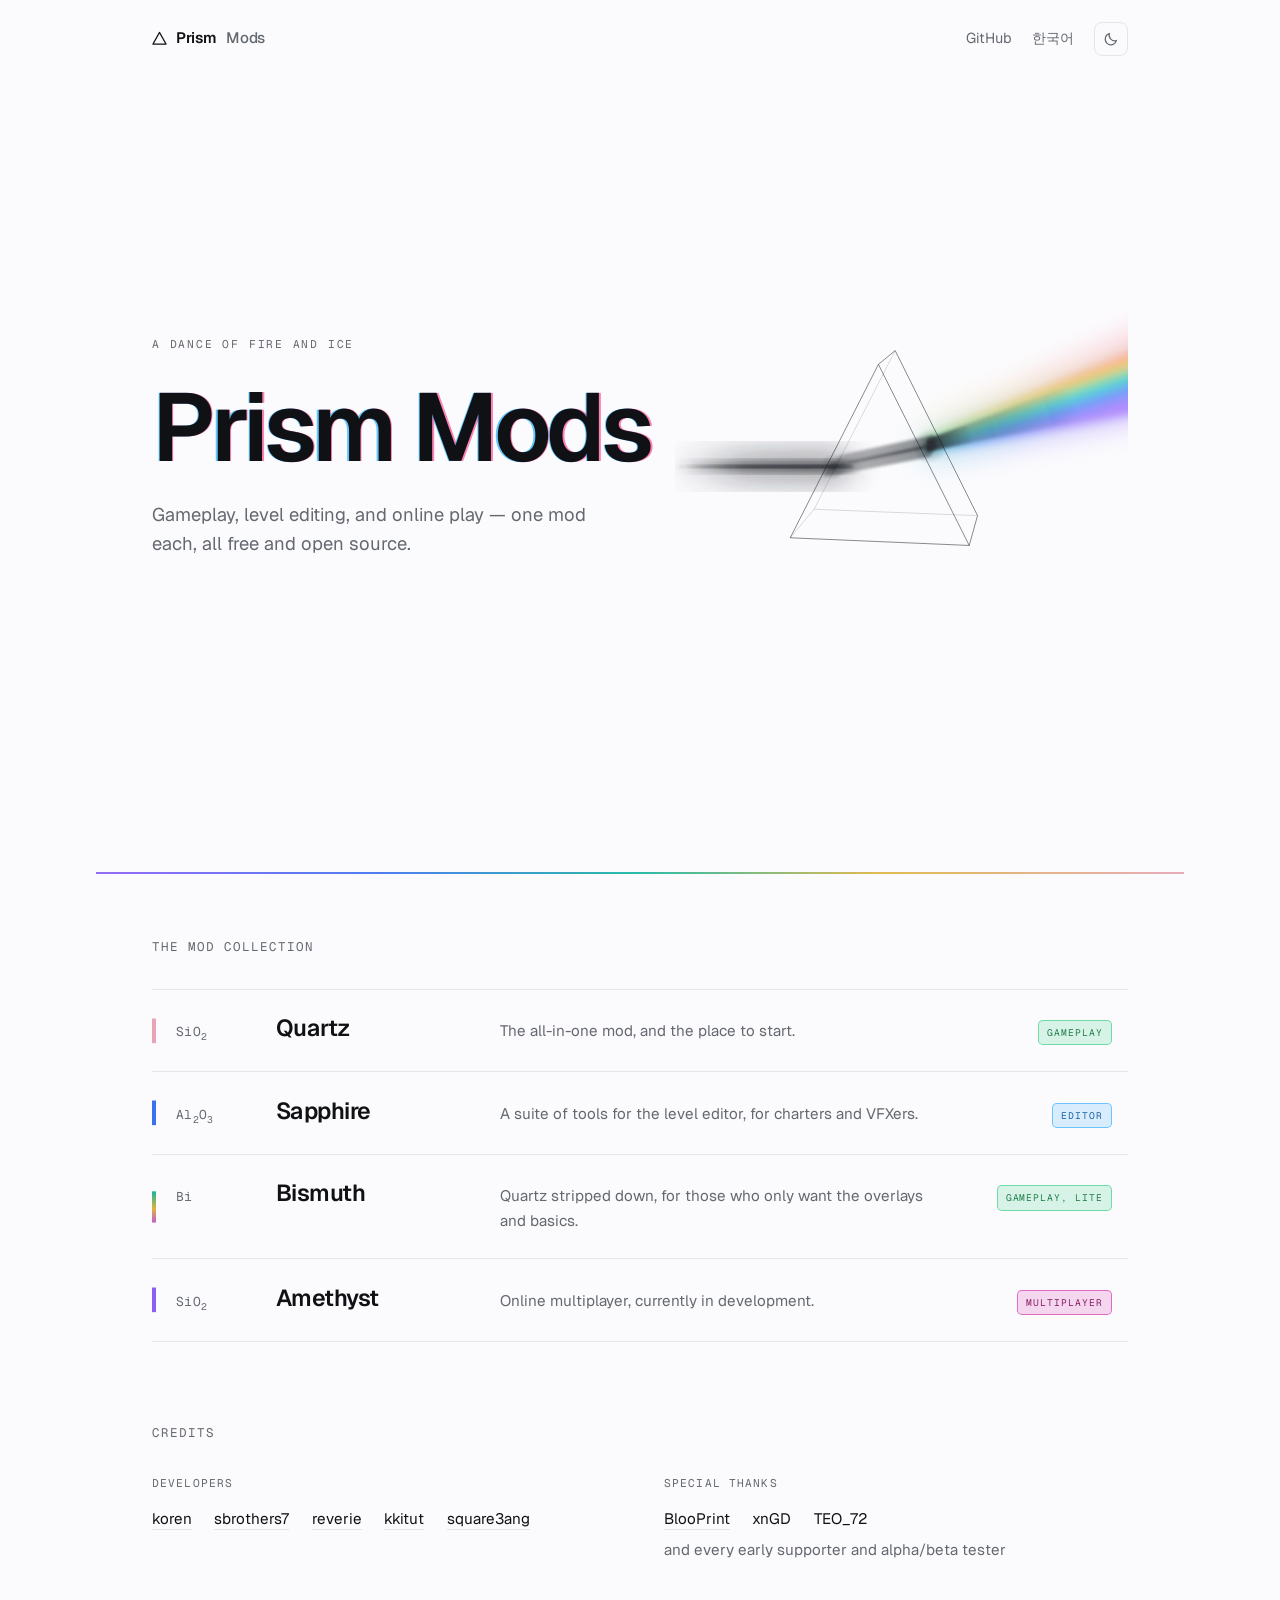
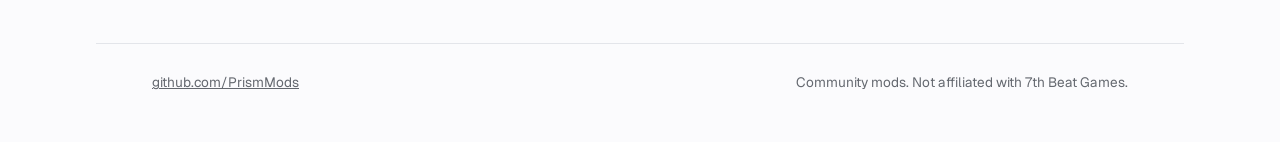
==== commit 9a385f44: "Cover Quartz v3, show live release versions, tag mods by type Quartz page follows v3.0.0-alpha: the " ====
--- a/index.html
+++ b/index.html
@@ -184,36 +184,47 @@
         <li class="reveal" style="--gem:#e8a3b4">
           <a class="row" href="quartz/">
             <span class="row-formula formula">SiO<sub>2</sub></span>
-            <span class="row-name">Quartz <small data-i18n="CAT_GAMEPLAY">Gameplay</small></span>
+            <span class="row-name">Quartz</span>
             <span class="row-blurb" data-i18n="QUARTZ_BLURB">The all-in-one mod, and the place to start.</span>
-            <span class="badge" data-i18n="STAGE_STABLE">Stable</span>
+            <span class="row-stage">
+              <span class="badge gameplay" data-i18n="CAT_GAMEPLAY">Gameplay</span>
+              <span class="releases" data-repo="PrismMods/Quartz"></span>
+            </span>
           </a>
         </li>
 
         <li class="reveal" style="--gem:#3a6ff0">
           <a class="row" href="sapphire/">
             <span class="row-formula formula">Al<sub>2</sub>O<sub>3</sub></span>
-            <span class="row-name">Sapphire <small data-i18n="CAT_EDITOR">Editor</small></span>
+            <span class="row-name">Sapphire</span>
             <span class="row-blurb" data-i18n="SAPPHIRE_BLURB">A suite of tools for the level editor, for charters and VFXers.</span>
-            <span class="badge" data-i18n="STAGE_ALPHA">Alpha</span>
+            <span class="row-stage">
+              <span class="badge editor" data-i18n="CAT_EDITOR">Editor</span>
+              <span class="releases" data-repo="PrismMods/Sapphire"></span>
+            </span>
           </a>
         </li>
 
         <li class="reveal bismuth" style="--gem:#12b5a0">
           <a class="row" href="bismuth/">
             <span class="row-formula formula">Bi</span>
-            <span class="row-name">Bismuth <small data-i18n="CAT_GAMEPLAY_LITE">Gameplay, lite</small></span>
+            <span class="row-name">Bismuth</span>
             <span class="row-blurb" data-i18n="BISMUTH_BLURB">Quartz stripped down, for those who only want the overlays and basics.</span>
-            <span class="badge" data-i18n="STAGE_STABLE">Stable</span>
+            <span class="row-stage">
+              <span class="badge gameplay" data-i18n="CAT_GAMEPLAY_LITE">Gameplay, lite</span>
+              <span class="releases" data-repo="PrismMods/Bismuth"></span>
+            </span>
           </a>
         </li>
 
         <li class="reveal" style="--gem:#8b5cf6">
           <a class="row" href="amethyst/">
             <span class="row-formula formula">SiO<sub>2</sub></span>
-            <span class="row-name">Amethyst <small data-i18n="CAT_MULTIPLAYER">Multiplayer</small></span>
+            <span class="row-name">Amethyst</span>
             <span class="row-blurb" data-i18n="AMETHYST_BLURB">Online multiplayer, currently in development.</span>
-            <span class="badge" data-i18n="STAGE_DEV">In development</span>
+            <span class="row-stage">
+              <span class="badge multiplayer" data-i18n="CAT_MULTIPLAYER">Multiplayer</span>
+            </span>
           </a>
         </li>
 
--- a/styles.css
+++ b/styles.css
@@ -661,15 +661,6 @@
   letter-spacing: -0.025em;
 }
 
-.row-name small {
-  display: block;
-  margin-top: 0.2rem;
-  color: var(--muted);
-  font-size: 0.8rem;
-  font-weight: 400;
-  letter-spacing: 0;
-}
-
 .row-blurb {
   max-width: 44ch;
   color: var(--muted);
@@ -677,8 +668,18 @@
   text-wrap: pretty;
 }
 
-.row .badge {
+.row-stage {
+  display: grid;
   justify-self: end;
+  justify-items: end;
+  gap: 0.6rem;
+}
+
+.row-stage .releases {
+  flex-direction: column;
+  align-items: end;
+  gap: 0.25rem;
+  margin: 0;
 }
 
 /* Narrow screens: formula over the name, the stage beside it, blurb below. */
@@ -693,24 +694,38 @@
     grid-column: 1 / -1;
   }
 
-  .row .badge {
+  .row-stage {
     grid-row: 2;
     grid-column: 2;
     align-self: center;
   }
 }
 
+/* The kind of mod, colour coded by kind with hues from TUF's difficulty bar. */
 .badge {
-  padding: 0.2rem 0.5rem;
-  border: 1px solid var(--gem);
-  border-radius: 999px;
-  color: color-mix(in oklab, var(--gem) 70%, var(--ink));
+  padding: 0.25rem 0.5rem;
+  border: 1px solid color-mix(in oklab, var(--cat) 50%, transparent);
+  border-radius: 0.3rem;
+  color: color-mix(in oklab, var(--cat) 65%, var(--ink));
+  background: color-mix(in oklab, var(--cat) 14%, transparent);
   font-family: var(--mono);
   font-size: 0.6rem;
   font-weight: 400;
   letter-spacing: 0.1em;
   text-transform: uppercase;
   white-space: nowrap;
+}
+
+.badge.gameplay {
+  --cat: #00c46a;
+}
+
+.badge.editor {
+  --cat: #0099ff;
+}
+
+.badge.multiplayer {
+  --cat: #d20097;
 }
 
 /* ---------- credits ---------- */
@@ -853,6 +868,37 @@
   margin: 2rem 0 0;
   color: var(--muted);
   font-size: 0.9rem;
+}
+
+/* Latest releases, filled in from GitHub; nothing shows until they arrive. */
+.releases {
+  display: flex;
+  flex-wrap: wrap;
+  gap: 0.4rem 1.25rem;
+  margin: 1rem 0 0;
+  color: var(--muted);
+  font-family: var(--mono);
+  font-size: 0.75rem;
+}
+
+.releases:empty {
+  display: none;
+}
+
+.releases a {
+  color: inherit;
+  text-decoration: none;
+}
+
+.releases a:hover {
+  color: var(--ink);
+}
+
+.releases [data-i18n] {
+  color: color-mix(in oklab, var(--gem) 70%, var(--ink));
+  font-size: 0.6rem;
+  letter-spacing: 0.1em;
+  text-transform: uppercase;
 }
 
 /* The crystal sits above the name on phones and beside it on wider screens,
@@ -915,13 +961,23 @@
   background: var(--paper);
 }
 
+/* Each step is taller than the screen and its text sticks partway down, so
+   the text holds still while its scene plays, then moves on. On phones it
+   holds in the space below the pinned stage. The sticky box itself has no
+   height and the text is centred on it, overflowing evenly, so the text
+   pins and lets go on the same line whatever its length. */
 .step {
+  min-height: 130svh;
+  transition: opacity 400ms var(--out);
+}
+
+.step-copy {
+  position: sticky;
+  top: 66%;
   display: flex;
   flex-direction: column;
   justify-content: center;
-  min-height: 72svh;
-  padding-block: 2rem;
-  transition: opacity 400ms var(--out);
+  height: 0;
 }
 
 /* Gated on .js like the reveal: without script nothing marks a step active,
@@ -967,13 +1023,21 @@
     background: none;
   }
 
+  /* The stage centres its picture in a screen-tall box, so the steps start
+     half a screen down and end half a screen early: the first rises level
+     with the picture and pins with it, and the last lets go with it. */
   .steps {
     grid-row: 1;
     grid-column: 1;
+    padding-block: 50svh;
   }
 
   .step {
-    min-height: 100svh;
+    min-height: 150svh;
+  }
+
+  .step-copy {
+    top: 50%;
   }
 }
 
@@ -1188,24 +1252,29 @@
 
 .side {
   display: grid;
+  grid-template-columns: minmax(0, 1fr);
   align-content: start;
   gap: calc(10 * var(--u));
-  padding: calc(8 * var(--u));
+  padding: calc(7 * var(--u));
   background: var(--scr-2);
   border-right: 1px solid var(--scr-line);
 }
 
+/* Sized so all three tabs fit once Shapes docks; the column can't grow to
+   make room, so nothing spills past the sidebar. */
 .side-tabs {
   display: flex;
   gap: calc(3 * var(--u));
   margin: 0;
   padding: calc(2 * var(--u));
-  font-size: calc(8.5 * var(--u));
+  overflow: hidden;
+  font-size: calc(8 * var(--u));
+  white-space: nowrap;
   border-radius: calc(4 * var(--u));
 }
 
 .side-tabs span {
-  padding: calc(2 * var(--u)) calc(5 * var(--u));
+  padding: calc(2 * var(--u)) calc(4 * var(--u));
   color: var(--scr-dim);
   border-radius: calc(3 * var(--u));
 }
@@ -1744,12 +1813,26 @@
   transform-origin: left;
 }
 
-.thumb {
+/* TUF difficulty: the letter over the number on a disc of the level's colour. */
+.diff {
+  display: grid;
   flex: none;
-  width: calc(32 * var(--u));
-  height: calc(22 * var(--u));
-  background: linear-gradient(135deg, hsl(var(--hue) 60% 58%), hsl(calc(var(--hue) + 40) 55% 32%));
-  border-radius: calc(3 * var(--u));
+  place-content: center;
+  width: calc(24 * var(--u));
+  height: calc(24 * var(--u));
+  color: #fff;
+  font-size: calc(10.5 * var(--u));
+  font-weight: 700;
+  line-height: 1;
+  text-align: center;
+  background: var(--d);
+  border: calc(1.5 * var(--u)) solid rgba(255, 255, 255, 0.85);
+  border-radius: 50%;
+}
+
+.diff small {
+  font-size: calc(5 * var(--u));
+  font-weight: 600;
 }
 
 .lines {
@@ -2263,13 +2346,13 @@
   }
 
   70% {
-    transform: translate(calc(-178 * var(--u)), calc(-56 * var(--u))) scale(0.45);
+    transform: translate(calc(-190 * var(--u)), calc(-22 * var(--u))) scale(0.4);
     opacity: 1;
   }
 
   80%,
   to {
-    transform: translate(calc(-178 * var(--u)), calc(-56 * var(--u))) scale(0.45);
+    transform: translate(calc(-190 * var(--u)), calc(-22 * var(--u))) scale(0.4);
     opacity: 0;
   }
 }
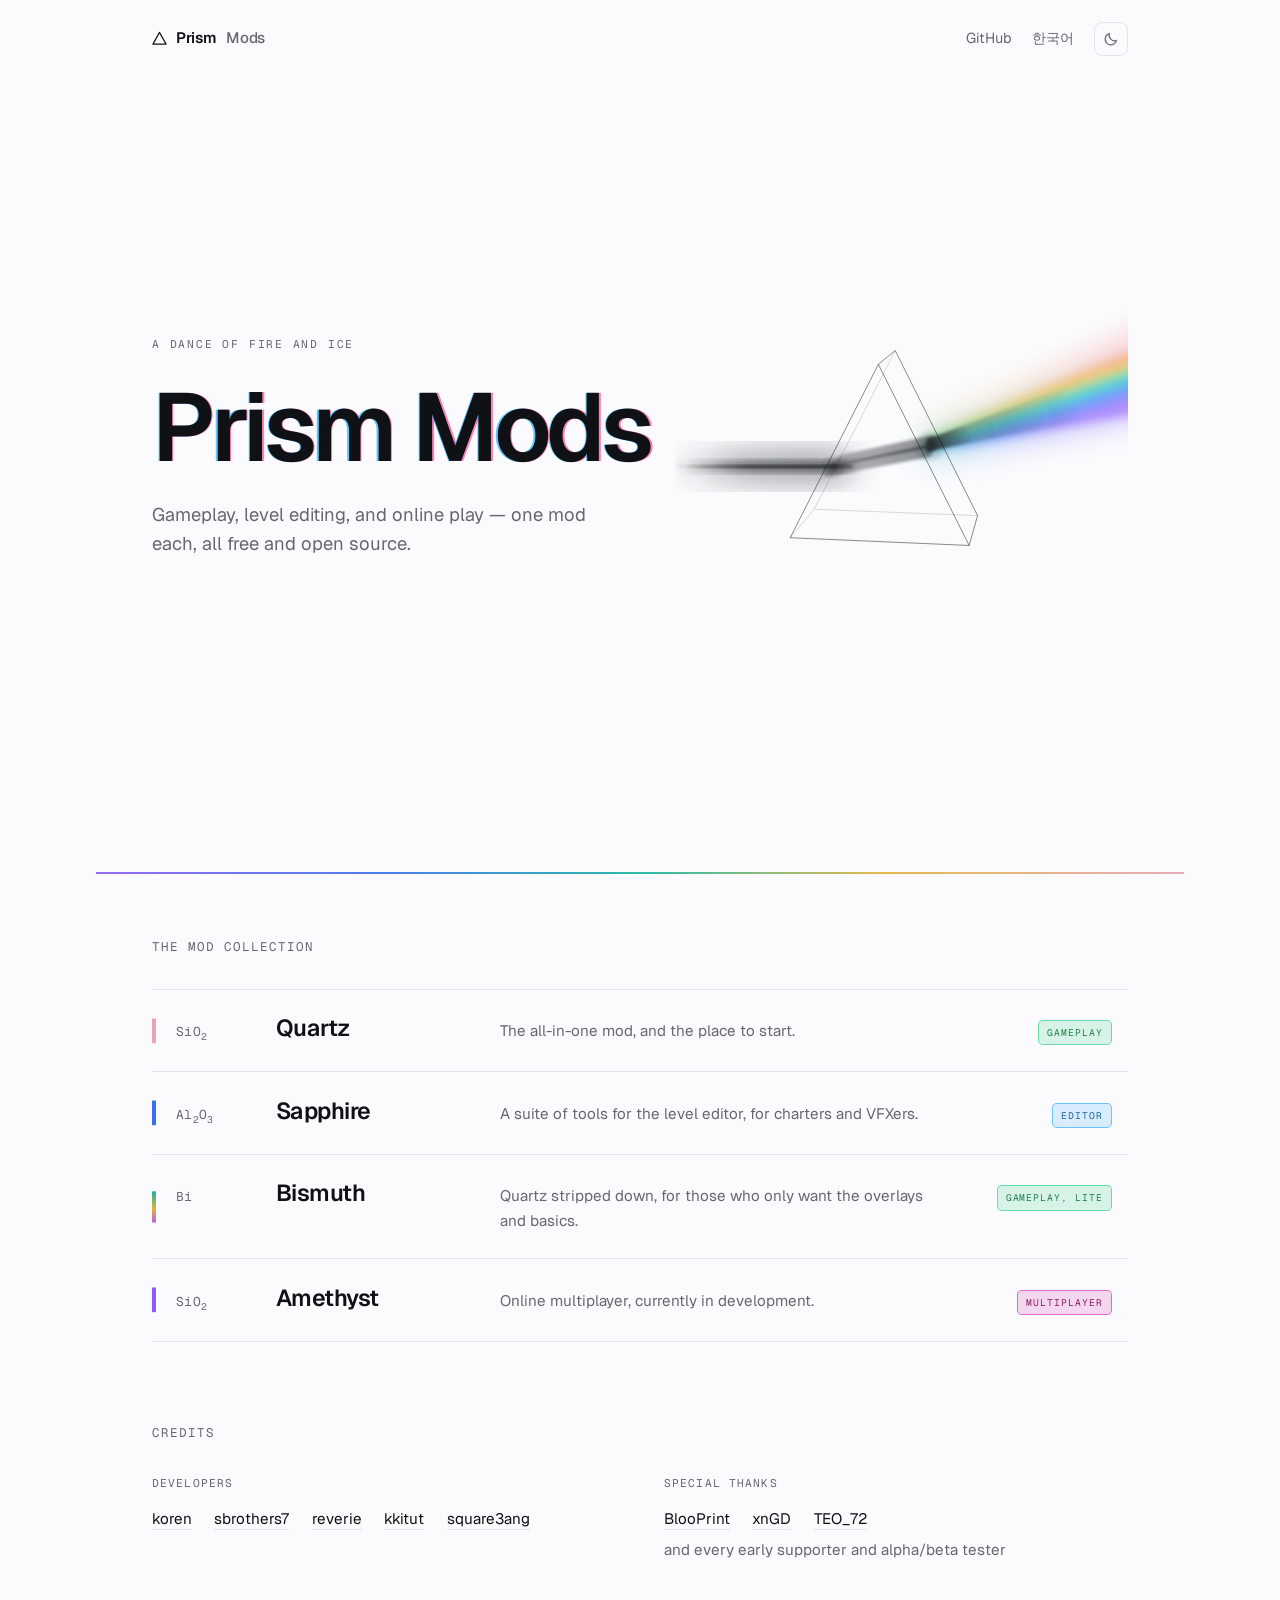
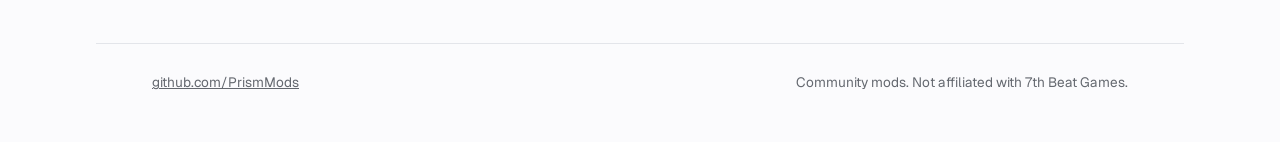
==== commit 125f8d7b: "update credits" ====
--- a/index.html
+++ b/index.html
@@ -67,7 +67,8 @@
       <div class="hero-copy">
         <p class="eyebrow" data-i18n="GAME_TITLE">A Dance of Fire and Ice</p>
         <h1 class="split">Prism&nbsp;Mods</h1>
-        <p class="lede" data-i18n="LEDE">Gameplay, level editing, and online play — one mod each, all free and open source.</p>
+        <p class="lede" data-i18n="LEDE">Gameplay, level editing, and online play — one mod each, all free and open
+          source.</p>
       </div>
 
       <svg class="stage" viewBox="0 0 640 420" aria-hidden="true" focusable="false">
@@ -197,7 +198,8 @@
           <a class="row" href="sapphire/">
             <span class="row-formula formula">Al<sub>2</sub>O<sub>3</sub></span>
             <span class="row-name">Sapphire</span>
-            <span class="row-blurb" data-i18n="SAPPHIRE_BLURB">A suite of tools for the level editor, for charters and VFXers.</span>
+            <span class="row-blurb" data-i18n="SAPPHIRE_BLURB">A suite of tools for the level editor, for charters and
+              VFXers.</span>
             <span class="row-stage">
               <span class="badge editor" data-i18n="CAT_EDITOR">Editor</span>
               <span class="releases" data-repo="PrismMods/Sapphire"></span>
@@ -209,7 +211,8 @@
           <a class="row" href="bismuth/">
             <span class="row-formula formula">Bi</span>
             <span class="row-name">Bismuth</span>
-            <span class="row-blurb" data-i18n="BISMUTH_BLURB">Quartz stripped down, for those who only want the overlays and basics.</span>
+            <span class="row-blurb" data-i18n="BISMUTH_BLURB">Quartz stripped down, for those who only want the overlays
+              and basics.</span>
             <span class="row-stage">
               <span class="badge gameplay" data-i18n="CAT_GAMEPLAY_LITE">Gameplay, lite</span>
               <span class="releases" data-repo="PrismMods/Bismuth"></span>
@@ -250,8 +253,8 @@
           <h3 class="credit-label" data-i18n="CREDITS_THANKS">Special thanks</h3>
           <ul class="names">
             <li><a href="https://github.com/8100Print">BlooPrint</a></li>
-            <li>xnGD</li>
-            <li>TEO_72</li>
+            <li><a href="https://www.youtube.com/@xnGD2312">xnGD</a></li>
+            <li><a href="https://github.com/TEO72">TEO_72</a></li>
             <li class="names-rest" data-i18n="CREDITS_TESTERS">and every early supporter and alpha/beta tester</li>
           </ul>
         </div>
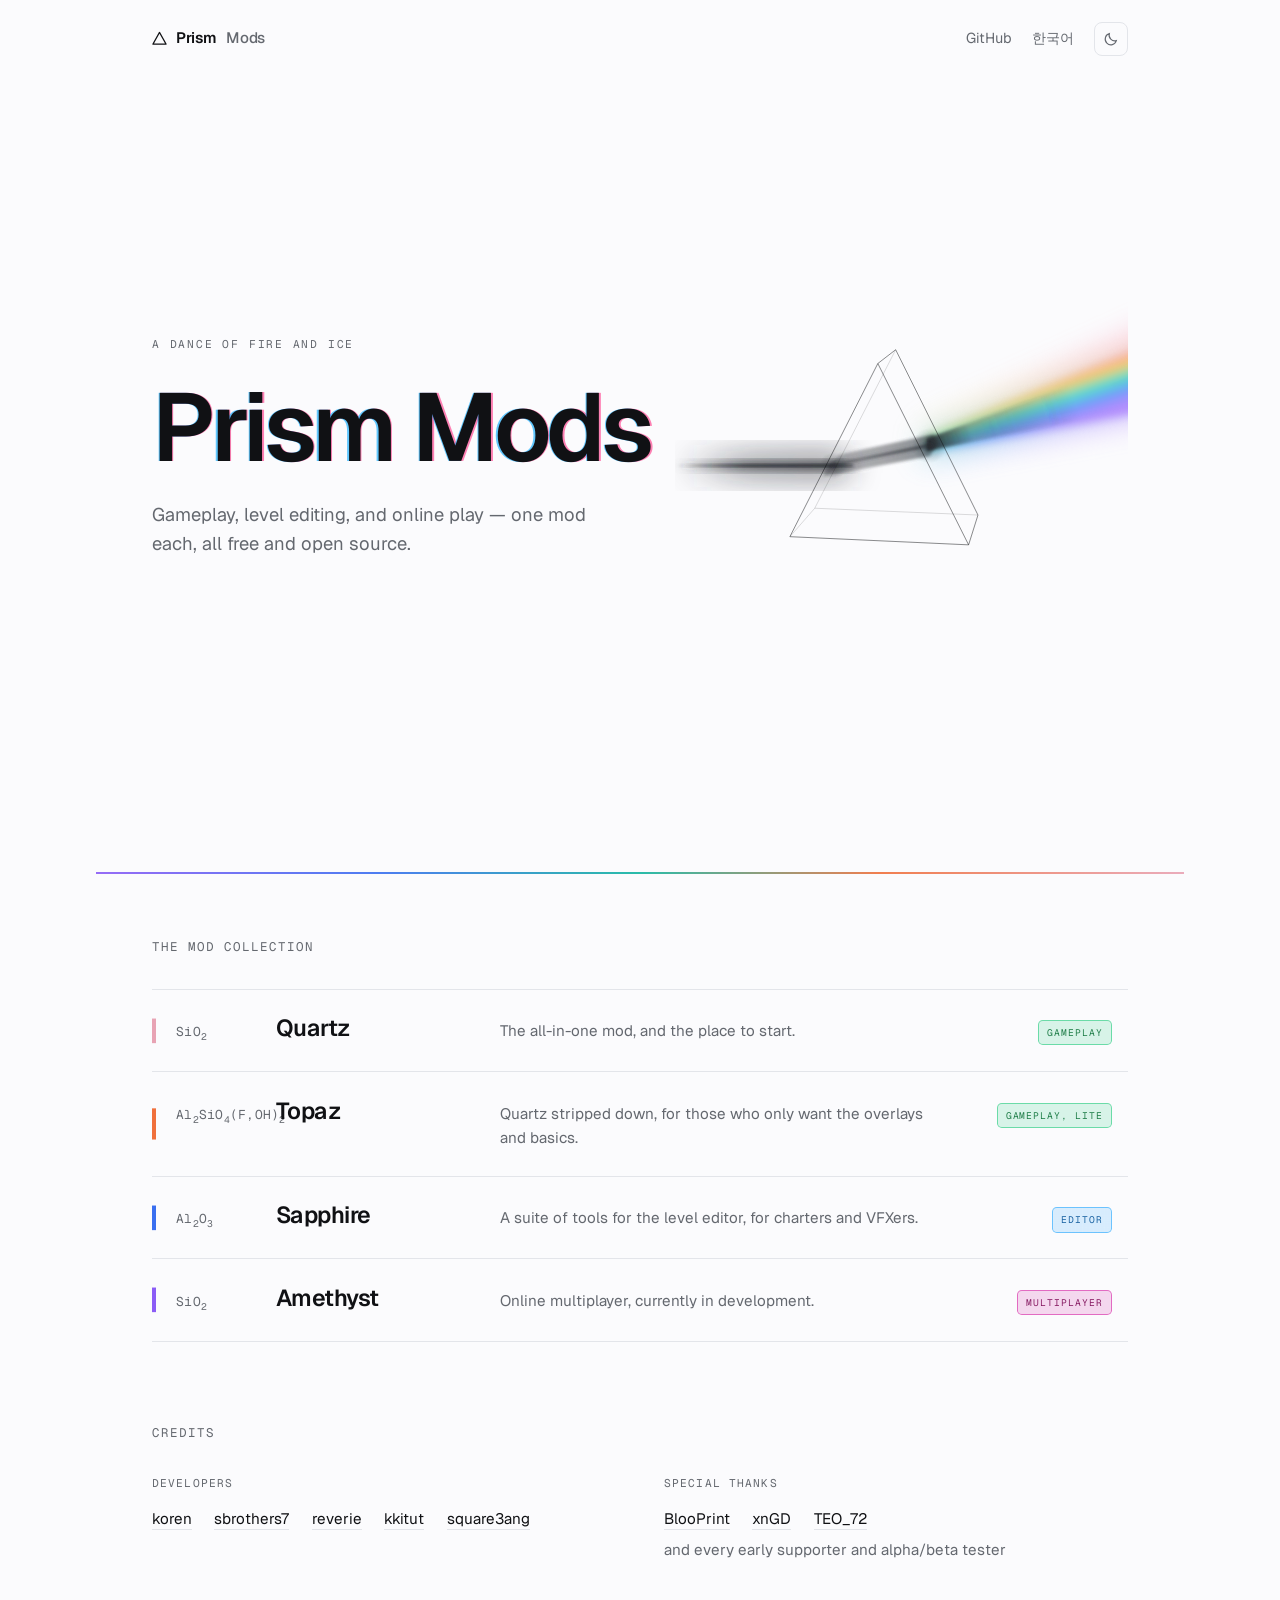
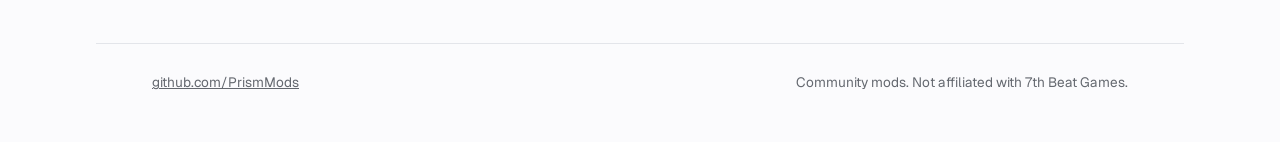
==== commit 38971326: "Rename Bismuth to Topaz, add mod logos, list Topaz second - Bismuth becomes Topaz across the site: i" ====
--- a/index.html
+++ b/index.html
@@ -6,7 +6,7 @@
   <meta name="viewport" content="width=device-width, initial-scale=1">
   <title data-i18n="PAGE_TITLE">PrismMods — Mods for A Dance of Fire and Ice</title>
   <meta name="description" data-i18n="PAGE_DESC"
-    content="Quartz, Sapphire, Bismuth and Amethyst: free, open-source mods for A Dance of Fire and Ice.">
+    content="Quartz, Topaz, Sapphire and Amethyst: free, open-source mods for A Dance of Fire and Ice.">
   <meta name="color-scheme" content="light dark">
 
   <meta property="og:title" content="PrismMods">
@@ -194,6 +194,19 @@
           </a>
         </li>
 
+        <li class="reveal" style="--gem:#f0703c">
+          <a class="row" href="topaz/">
+            <span class="row-formula formula">Al<sub>2</sub>SiO<sub>4</sub>(F,OH)<sub>2</sub></span>
+            <span class="row-name">Topaz</span>
+            <span class="row-blurb" data-i18n="TOPAZ_BLURB">Quartz stripped down, for those who only want the overlays
+              and basics.</span>
+            <span class="row-stage">
+              <span class="badge gameplay" data-i18n="CAT_GAMEPLAY_LITE">Gameplay, lite</span>
+              <span class="releases" data-repo="PrismMods/Topaz"></span>
+            </span>
+          </a>
+        </li>
+
         <li class="reveal" style="--gem:#3a6ff0">
           <a class="row" href="sapphire/">
             <span class="row-formula formula">Al<sub>2</sub>O<sub>3</sub></span>
@@ -203,19 +216,6 @@
             <span class="row-stage">
               <span class="badge editor" data-i18n="CAT_EDITOR">Editor</span>
               <span class="releases" data-repo="PrismMods/Sapphire"></span>
-            </span>
-          </a>
-        </li>
-
-        <li class="reveal bismuth" style="--gem:#12b5a0">
-          <a class="row" href="bismuth/">
-            <span class="row-formula formula">Bi</span>
-            <span class="row-name">Bismuth</span>
-            <span class="row-blurb" data-i18n="BISMUTH_BLURB">Quartz stripped down, for those who only want the overlays
-              and basics.</span>
-            <span class="row-stage">
-              <span class="badge gameplay" data-i18n="CAT_GAMEPLAY_LITE">Gameplay, lite</span>
-              <span class="releases" data-repo="PrismMods/Bismuth"></span>
             </span>
           </a>
         </li>
--- a/styles.css
+++ b/styles.css
@@ -542,7 +542,7 @@
   max-width: var(--measure);
   margin-inline: auto;
   background: linear-gradient(90deg,
-      #8b5cf6 0%, #3a6ff0 26%, #12b5a0 50%, #e0b33c 72%, #e8a3b4 100%);
+      #8b5cf6 0%, #3a6ff0 26%, #12b5a0 50%, #f0703c 72%, #e8a3b4 100%);
   opacity: 0.9;
   transform-origin: left center;
   animation: beam 950ms var(--out) 340ms both;
@@ -632,13 +632,7 @@
   transform: none;
 }
 
-/* Bismuth really is iridescent — it gets the only gradient edge. */
-.bismuth .row::before,
-.bismuth a::before {
-  background: linear-gradient(180deg, #12b5a0, #e0b33c 55%, #c05fd1);
-}
-
-/* Chemical formulae are case-sensitive: Bi is bismuth, BI is boron iodide. */
+/* Chemical formulae are case-sensitive: Co is cobalt, CO is carbon monoxide. */
 .formula {
   font-family: var(--mono);
   text-transform: none;
@@ -1480,7 +1474,7 @@
   stroke-linejoin: round;
 }
 
-/* Bismuth: HUD, key viewer, game UI editor. Defaults are Bismuth's own:
+/* Topaz: HUD, key viewer, game UI editor. Defaults are Topaz's own:
    " | " separators, grey-to-blue progress that turns gold at 100%. */
 .hud-stats p {
   display: flex;
@@ -2461,7 +2455,7 @@
 /* The tape travels its full length (the deepest note plus the visible track),
    and the keyframes below light each key while one of its notes crosses the
    key's top edge. Offsets are note depth ÷ 634, generated from the note
-   positions in bismuth/index.html; move a note and regenerate these. */
+   positions in topaz/index.html; move a note and regenerate these. */
 @keyframes rain {
   from {
     transform: none;
